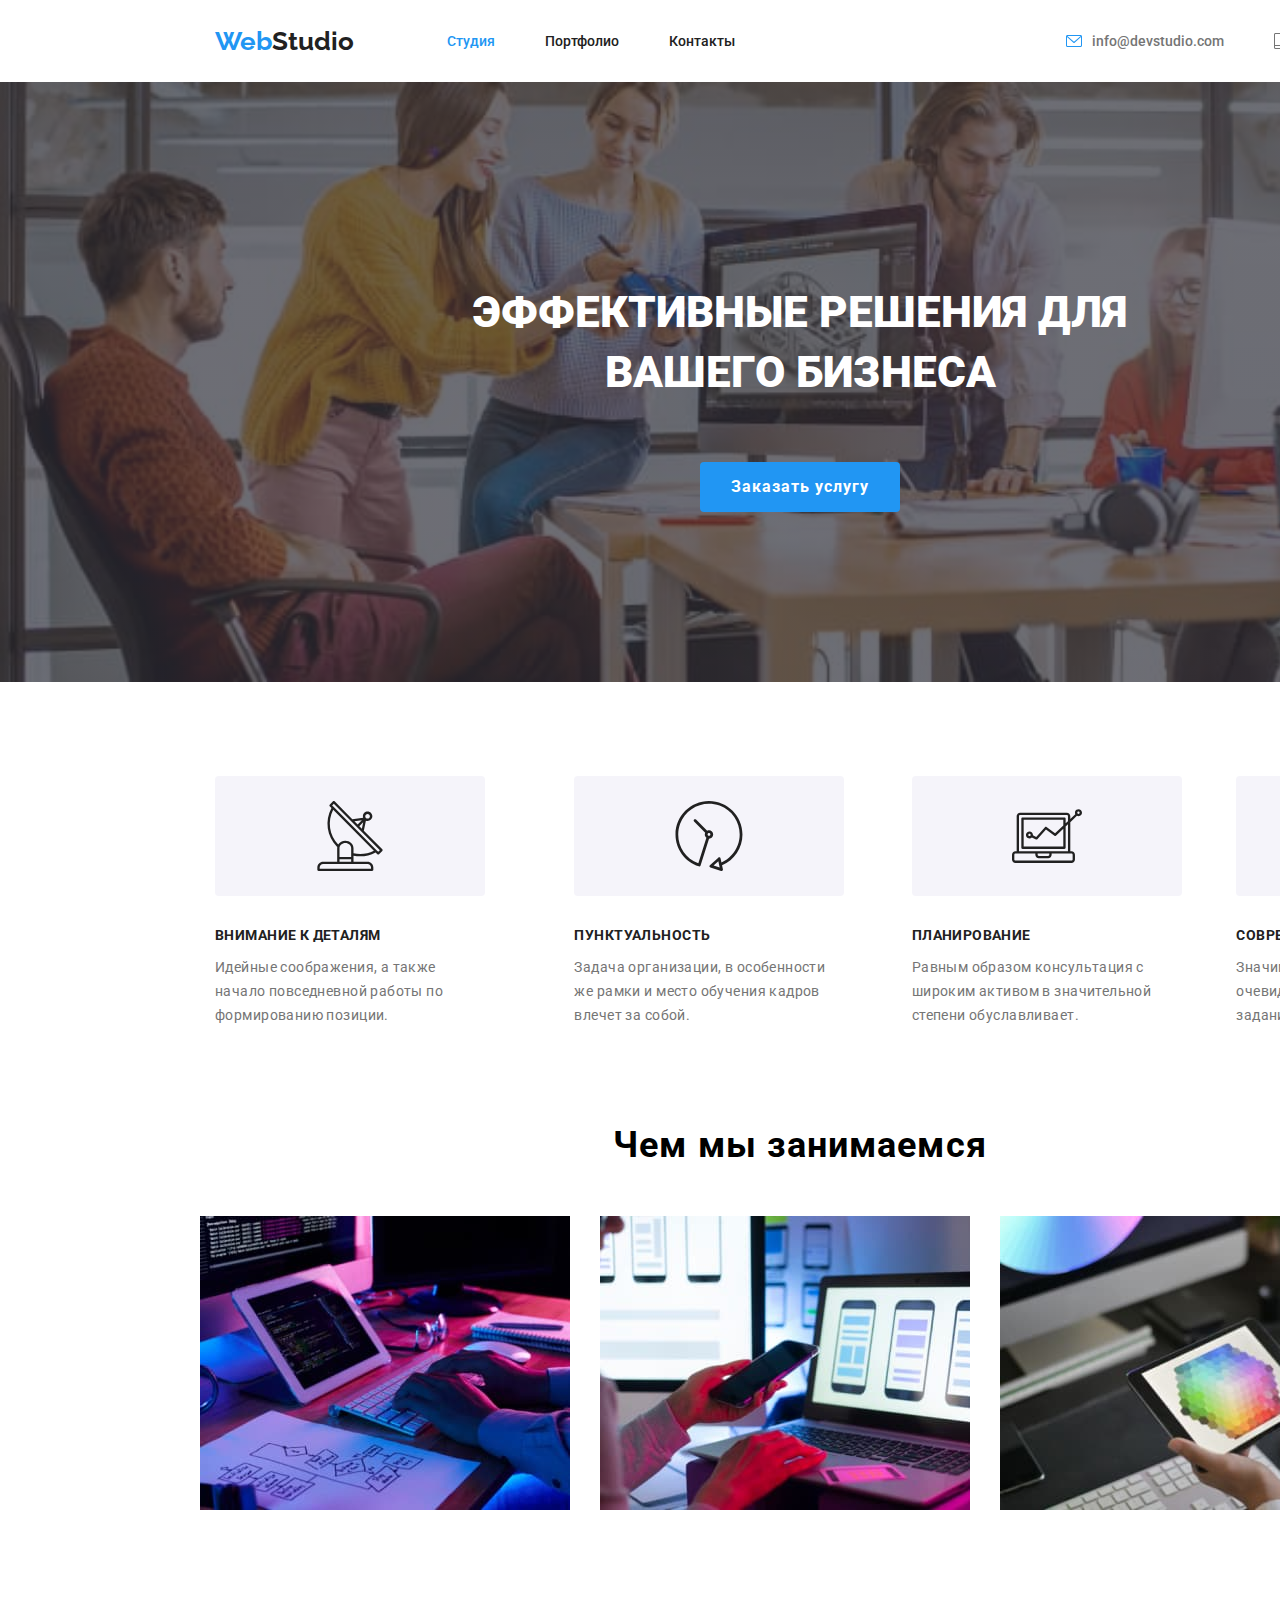
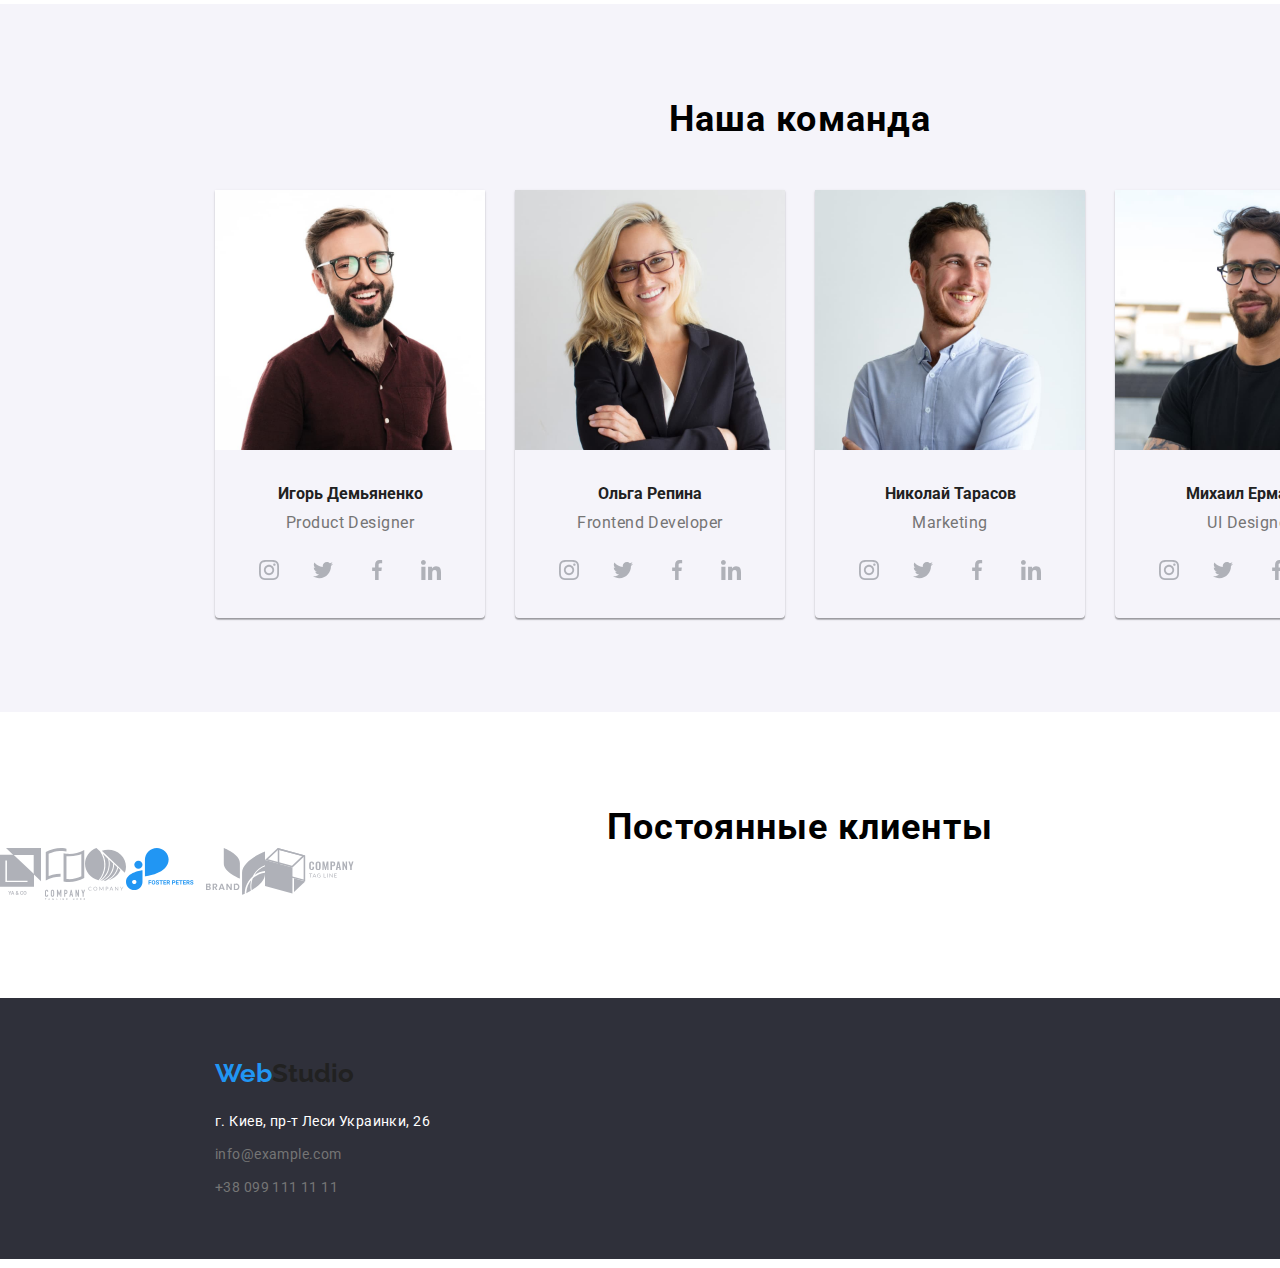
==== index.html @ 36ee7e64 "home-work4.1" ====
<!DOCTYPE html>
<html lang="ru">
<head>
    <meta charset="UTF-8">
    <meta name="viewport" content="width=device-width, initial-scale=1.0">
    <title>WebStudio</title>
    <link rel="preconnect" href="https://fonts.gstatic.com">
    <link href="https://fonts.googleapis.com/css2?family=Roboto:wght@400;500;700;900&display=swap" rel="stylesheet">
    <!-- <link rel="preconnect" href="https://fonts.gstatic.com">
    <link href="https://fonts.googleapis.com/css2?family=Roboto:wght@400;700;900&display=swap" rel="stylesheet"> -->
    <link rel="preconnect" href="https://fonts.gstatic.com">
    <link href="https://fonts.googleapis.com/css2?family=Raleway:wght@700&display=swap" rel="stylesheet">
    <!-- подключение стилей -->
    <link rel="stylesheet" href="./normalize.css">
    <link rel="stylesheet" href="./styles.css">
</head>
<body class="body">
    <header class="head-container ">
        <a href="index.html" class="logo"><span class="logo-web">Web</span>Studio</a>  
        <nav class="main-nav">  
         <ul class="nav-list">
                <li><a href="./index.html" class="navigation current">Студия</a></li>
                <li><a href="./portfolio.html" class="navigation" >Портфолио</a></li>
                <li><a href="#kontact" class="navigation">Контакты</a></li>
         </ul>
        
         <ul class="nav-contact">
             <li><a href="mailto:info@devstudio.com" class="navigation-contact mail">info@devstudio.com</a></li>
             <li><a href="tel:+380961111111" class="navigation-contact tel">+38 096 111 11 11</a></li>
         </ul> 
        </nav>           
    </header>
    <main>
    <section class="hero container">
        <h1 class="hero-item">эффективные решения  для вашего бизнеса</h1>
        <button class="hero-button" type="button">Заказать услугу</button>
    </section>
    <section class="section container">
        <!-- <h2 class="advant">Наше преимущество</h2> -->
        <ul class="advantage">
            <li class="advantage-list">
                <b class="advantage-item">Внимание к деталям</b>
                <p class="advantage-text">Идейные соображения, а также начало повседневной работы по формированию позиции.</p>
            </li>
            <li class="advantage-list">
                <b class="advantage-item">Пунктуальность</b>
                <p class="advantage-text">Задача организации, в особенности же рамки и место обучения кадров влечет за собой.</p>
            </li>
            <li class="advantage-list">
                <b class="advantage-item">Планирование</b>
                <p class="advantage-text"> Равным образом консультация с широким активом в значительной степени обуславливает.</p>
            </li>
            <li class="advantage-list">
                <b class="advantage-item">Современные технологии</b>
                <p class="advantage-text">Значимость этих проблем настолько очевидна, что реализация плановых заданий.</p>
            </li>
        </ul>
    </section>
    <section class="section-work container">
        <h2>Чем мы занимаемся</h2>
        <ul class="working-box">
            <li  class="working-item">
                <!-- <img src="./images/desktop.jpg" alt="Desktop-solution" width="370"> -->
            </li>
            <li  class="working-item">
                <!-- <img  src="./images/box.jpg" alt="box-solution" width="370"> -->
            </li>
            <li  class="working-item">
                <!-- <img  src="./images/creativ.jpg" alt="creative-solution" width="370"> -->
            </li>
        </ul>
    </section>
    <section class="section-team container">
        <h2>Наша команда</h2>
        <ul class="section-card">
            <li class="profi-card">
                <img src="./images/igor-demyanenko.jpg" alt="Игорь Демьяненко" width="270" height="260">
                <div class="proffesion">
                    <h3>Игорь Демьяненко</h3>
                    <p>Product Designer</p>
                    <ul class="social">
                        <li class="social-item"> <a href="#" class="social-link instagram"> </a></li>
                        <li class="social-item"><a href="#" class="social-link twitter"> </a></li>
                        <li class="social-item"><a href="#" class="social-link facebook"></a></li>
                        <li class="social-item"><a href="#" class="social-link linkedin"></a></li>
                    </ul>
                </div>
            </li>
            <li class="profi-card">
                <img src="./images/olga-repina.jpg" alt="Ольга Репина"  width="270" height="260">
                <div class="proffesion">
                    <h3>Ольга Репина</h3>
                    <p>Frontend Developer</p>
                    <ul class="social">
                        <li class="social-item"> <a href="#" class="social-link instagram"> </a></li>
                        <li class="social-item"><a href="#" class="social-link twitter"> </a></li>
                        <li class="social-item"><a href="#" class="social-link facebook"></a></li>
                        <li class="social-item"><a href="#" class="social-link linkedin"></a></li>
                    </ul>
                </div>
            </li>
            <li class="profi-card">
                <img src="./images/nikolay-tarasov.jpg" alt="Николай Тарасов"  width="270" height="260">
                <div class="proffesion">
                    <h3>Николай Тарасов</h3>
                    <p>Marketing</p>
                    <ul class="social">
                        <li class="social-item"> <a href="#" class="social-link instagram"> </a></li>
                        <li class="social-item"><a href="#" class="social-link twitter"> </a></li>
                        <li class="social-item"><a href="#" class="social-link facebook"></a></li>
                        <li class="social-item"><a href="#" class="social-link linkedin"></a></li>
                    </ul>
                </div>
            </li>
            <li class="profi-card">
                <img src="./images/myhail-ermakov.jpg" alt="Михаил Ермаков"  width="270" height="260">
                <div class="proffesion">
                    <h3>Михаил Ермаков</h3>
                    <p>UI Designer</p>
                    <ul class="social">
                        <li class="social-item"> <a href="#" class="social-link instagram"> </a></li>
                        <li class="social-item"><a href="#" class="social-link twitter"> </a></li>
                        <li class="social-item"><a href="#" class="social-link facebook"></a></li>
                        <li class="social-item"><a href="#" class="social-link linkedin"></a></li>
                    </ul>
                </div>
            </li>
        </ul>
    </section>
    <section class="sektion-klient container">
        <h2>Постоянные клиенты</h2>
        <ul class="klient">
            <li class="klient-item" ><a href="#" class="klient-link"><img src="./images/yaco.svg" alt="ya-co"></a></li>
            <li class="klient-item"><a href="#" class="klient-link"><img src="./images/company.svg" alt="ya-co"></a></li>
            <li class="klient-item"><a href="#" class="klient-link"><img src="./images/logo 3.svg " alt="ya-co"></a></li>
            <li class="klient-item"> <a href="#" class="klient-link"><img src="./images/logo 4.svg" alt="ya-co"></a></li>
            <li class="klient-item"><a href="#" class="klient-link"><img src="./images/logo 5.svg " alt="ya-co"></a></li>
            <li class="klient-item"><a href="#" class="klient-link"><img src="./images/logo 6.svg " alt="ya-co"></a></li>
        </ul>

    </section>
    </main>
    <footer class="footer-container"  style="background-color: #2F303A">
        <a href="index.html" class="logo"><span class="logo-web">Web</span><span class="footer-container" >Studio</span></a>  
        <address  id="kontact">
            <span class="contact">г. Киев, пр-т Леси Украинки, 26 </span>
            <ul>
                <li> <a class="footer-link" href="mailto:info@example.com">info@example.com</a></li>
                <li><a class="footer-link footer-item" href="tel:+380991111111">+38 099 111 11 11</a></li>
            </ul>
        </address>
    </footer>
</body>
</html>
---- styles.css ----
:root {
    --link-color: #212121;
    --text-color: #757575;
    --link-color-origin: #2196F3;
    --white-color: #FFFFFF;
    --footer-text-color: rgba(255, 255, 255, 0.6);
    --hero-back-color: #2F303A;}


.body-port {
    width: 1600px;
    font-family: roboto ,sans-serif;
    background-color: #FFFFFF;
}
.body {
    width: 1600px;
    font-family: roboto ,sans-serif;
    background-color: #FFFFFF;
}
li {
    list-style: none;
    /* outline: 1px solid red ; */
    }
/* h2 { */
* { 
    margin: 0px;
    padding: 0px;
}
a {
    text-decoration: none;}
.container {
    /* width: 1600px; */
    /* padding-left: 215px;
    padding-right: 215px; */

    }
    
/* site-nav */
.head-container {

    /* width: 1600px; */
    display: flex;
    align-items: center;
    background-color: var(--white-color);
}
.nav-contact li {
    margin-right: 50px;
}
.nav-contact li:last-child {
    margin-right: 0px;
}
.main-nav  {
    display: flex;
    align-items: center;
    margin-top: 32px;
    margin-bottom: 32px;
}

.nav-list {
    display: flex;
    align-items: center;
}
.nav-list li {
    margin-right: 50px;
    }
.nav-list li:last-child {
    margin-right: 0px;
}
.nav-contact{
    display: flex;
    margin-left:331px;
    align-items: center;
}
.navigation {    
    color: var(--link-color);
    font-weight: 500;
    /* font-style: normal; */
    font-size: 14px;
    line-height: 16px;
  }

.navigation:hover,
.navigation:focus {
    color: var(--link-color-origin);}

.nav-list .navigation.current {
    color: var(--link-color-origin);}
.navigation-contact {
    display: flex;
    color: var(--text-color);
    font-weight: 500;
    font-style: normal;
    font-size: 14px;
    line-height: 16px;
    align-items: center;
}

.mail::before {
    content: "";
    display: inline-block;
    width: 16px;
    height: 12px;
    margin-right: 10px;
    background-image: url(../images/mail.svg);
    background-position: center;
    background-repeat: no-repeat;
}
.tel::before {
    content: "";
    display: inline-block;
    width: 10px;
    height: 16px;
    margin-right: 10px;
    background-image: url(./images/tel.svg);
    background-position: center;
    background-repeat: no-repeat;
    background-size: contain;
}
.navigation-contact:hover,
.navigation-contact:focus {
    color: var(--link-color-origin);}
    /* logo */
.logo {margin-bottom: 24px;
    margin-top: 24px;
    margin-left: 215px;
    margin-right: 93px;
    color:  var(--link-color);
    font-family: Raleway, sans-serif;
    font-weight: 700;
    font-style: normal;
    font-size: 26px;
    line-height: 30px;}

.logo-web {
    color: var(--link-color-origin);
    font-family: Raleway, sans-serif;
    font-weight: 700;
    font-style: normal;
    font-size: 26px;
    line-height: 30px;
}

    /* Hero */
.hero {
    display: block;
        /* width: 1600px; */
    height: 600px;
    margin-left: auto;
    margin-right: auto;
    background-color:var(--hero-back-color);
   
    background-repeat: no-repeat;
    background-position: center;
    background-size: cover;
    background-image: linear-gradient(to right,rgba(47, 48, 58, 0.7),  rgba(47, 48, 58, 0.7)), url(./images/Heade.jpg);
        }
.hero-item {
    color: var(--white-color);
    display: inline-block;
    font-family: Roboto;
    font-style: normal;
    font-weight: 900;
    font-size: 44px;
    line-height: 60px;
    text-align: center;
    text-transform: uppercase;
    width: 696px;
    height: 120px;
    margin-left: 452px;
    /* margin-right: auto; */
    margin-top: 200px; 
    }
.hero-button {
    width: 200px;
    height: 50px;
    color: var(--white-color);
    font-family: Roboto;
    font-style: normal;
    font-weight: 700;
    font-size: 16px;
    line-height: 30px;
    display: inline-block;
    text-align: center;
    letter-spacing: 0.06em;
    background-color: #2196F3;
    border-radius:  4px;
    border: none;
    margin-top: 30px;
    margin-left: 700px;
   }
   /* advantage */
/* .advant  */
b {
    color: var(--link-color);
    font-weight: 700;
    font-size: 14px;
    line-height: 16px;
    letter-spacing: 0.03em;
    text-transform: uppercase;
}
h2 {
    font-weight: 700;
    font-size: 36px;
    line-height: 42px;
    text-align: center;
    letter-spacing: 0.03em;
    }

.advantage {
    display: flex;
    /* background-color: #E5E5E5; */
    padding-top: 94px;
    /* padding-bottom: 94px; */
}
.advantage li:last-child {
    margin-right: 0px;
}
.advantage li:first-child {
    margin-left: 215px;
}
.advantage-list { 
    margin-right: 30px;
} 
.advantage-list::before {
    display: block;
    content: "";
    width: 270px;
    height: 120px;
    /* border: olivedrab solid 2px; */
    background-color: #F5F4FA;
    margin-bottom: 30px;
    border-radius: 4px;
    }
.advantage-list:nth-child(1)::before {
    content: "";
    background-image: url(./images/antena.svg);
    background-position: center;
    background-repeat: no-repeat; 
}
.advantage-list:nth-child(2)::before {
    content: "";
    background-image: url(./images/time.svg);
    background-position: center;
    background-repeat: no-repeat; 
}
.advantage-list:nth-child(3)::before {
    content: "";
    background-image: url(./images/comp.svg);
    background-position: center;
    background-repeat: no-repeat; 
}
.advantage-list:nth-child(4)::before {
    content: "";
    background-image: url(./images/astronaut\ 1.svg);
    background-position: center;
    background-repeat: no-repeat; 
}
.advantage-item {
    /* display: flex; */
    margin-bottom: 10px;
    width: 270px;
    height: 16px;
    
} 
.advantage-text {
    display: inline-block;
    width: 270px;
    height: 75px;
    color: var(--text-color);
    font-weight: normal;
    font-size: 14px;
    line-height: 24px;
    letter-spacing: 0.03em;
    margin-top: 10px;

}
/* чем мы занимаемся */

.section-work {
    display: block;
    margin-top: 94px;
    margin-bottom: 94px;
    position: center;      
}
   
}
.section h2 {
    /* display: block;
    margin-top: 94px;
    margin-bottom: 50px; */
    position: center;
    
}
.working-box {
    margin-top: 50px;
    display: flex;
    justify-content: center;
}
.working-item:nth-child(1) {
    display: block;
    width: 370px;
    height: 294px;
    margin-right: 30px;
    background-image: url(./images/desktop.jpg);
    background-position: center;
    background-size: contain;
    background-repeat: no-repeat;
}
.working-item:nth-child(2) {
    display: block;
    width: 370px;
    height: 294px;
    margin-right: 30px;
    background-image: url(./images/box.jpg);
    background-position: center;
    background-size: contain;
    background-repeat: no-repeat;
}
.working-item:nth-child(3) {
    display: block;
    width: 370px;
    height: 294px;
    margin-right: 30px;
    background-image: url(./images/creativ.jpg);
    background-position: center;
    background-size: contain;
    background-repeat: no-repeat;
}

/* team-section */
.section-team {
    background-color: #F5F4FA;
    padding-top: 94px;
    padding-bottom: 94px;
    }
.section-team h2 {
    margin-bottom: 50px;
}
.section-card {
    display: flex;
}
.profi-card {
    box-shadow: 0px 1px 3px rgba(0, 0, 0, 0.12), 0px 1px 1px rgba(0, 0, 0, 0.14), 0px 2px 1px rgba(0, 0, 0, 0.2);
    border-radius: 0px 0px 4px 4px;

    height: 428px;
    width: 270px;
    margin-right: 30px;
}
.profi-card:last-child {
    margin-right: 0px;
}
.profi-card:first-child {
    margin-left: 215px;
}
/* .proffesion {} */
.proffesion>h3 {
    margin-top: 30px;
    margin-bottom: 10px;
    color: var(--link-color) ;
    text-align: center;
    font-weight: 700;
    font-size: 16px;
    line-height: 19px;
}
.proffesion>p {
    margin-bottom: 16px;
    text-align: center;
    color: var(--text-color);
    font-weight: normal;
    font-size: 16px;
    line-height: 19px;
    letter-spacing: 0.03em;
    }
.social {
    display: flex;
    justify-content: center;
    margin-bottom: 30px;
    }
.social-link {
    display: block;
    width: 44px;
    height: 44px;
    border-radius: 50%;
    background-position: center;
    background-repeat:no-repeat ;
    }
.social-item {
    margin-right: 10px;
}
.social-item:last-child {
    margin-right: 0px;
}
.instagram {
    background-image: url(./images/instagram\ 2.svg);
   
}
.twitter {
    background-image: url(./images/twitter\ 1.svg);
}
.facebook {
    background-image: url(./images/facebook\ 1.svg);
}
.linkedin {
    background-image: url(./images/linkedin\ 1.svg);
}
    

/* sektion-klient */

.sektion-klient {
    padding-top: 94px;
    padding-bottom: 94px;
}

.klient {
    display: flex;
    
}
.klient-item
.klient-link




/* footer */
.footer-container {
    /* width: 1600px; */
    color: var(--white-color);
    }
.footer-container>a {
    display: inline-block;
    margin-top: 60px;
    margin-bottom: 20px;
    font-family: Raleway, sans-serif;
    font-style: normal;
    font-weight: bold;
    font-size: 26px;
    line-height: 31px;
}
.footer-container li {
     margin-left: 215px;
    margin-top: 9px;
    margin-bottom: 9px;
}
.contact {
    margin-left: 215px;
    font-family: roboto, sans-serif;
    color: #FFFFFF;
    font-style: normal;
    font-weight: normal;
    font-size: 14px;
    line-height: 24px;
    letter-spacing: 0.03em;
}
.footer-link {
    display: inline-block;
    /* margin-bottom: 60px; */
    color: var(--text-color);
    font-family: roboto, sans-serif;
    font-style: normal;
    font-weight: normal;
    font-size: 14px;
    line-height: 24px;
    letter-spacing: 0.03em;
}
.footer-item {
    margin-bottom: 60px;
}
/* .footer-link:hover,
.footer-link:focus {
    border: 2px solid #ff0000;
} */
 .contact:focus {
    border: 2px solid #ff0000;
} */

/* ---------------------page2 ------------------------------------------------------*/
/* button-list */
.portfolio-project {
    background-color: var(--white-color);
    width: 1600px;
      
  }
.port-list {
    
    display: flex; 
    justify-content: center;  
    border-top: 1px solid #ECECEC;
    padding-top: 93px;
    padding-bottom: 56px;
}
.button-radio {    
    margin-right: 8px;
    padding-left: 22px;
    padding-right: 22px;
    height: 38px;
    background-color: #F5F4FA;
    color: var(--link-color);
    border: none;
    border-radius: 4px;
    font-weight: 500;
    font-size: 16px;
    line-height: 26px;
    text-align: center;
    letter-spacing: 0.03em;
    }
.button-radio:hover,
.button-radio:focus {
    background-color: var(--link-color-origin);
    color: var(--white-color);
    border: none;
    font-weight: 500;
    font-size: 16px;
    line-height: 26px;
    text-align: center;
    letter-spacing: 0.03em;
}

.works-list {
    width: 1230;
    display: flex;
    flex-wrap: wrap;
    padding-left: 215px;
    padding-right: 215px;

}
.works {
    margin-right: auto;
    margin-left: auto;
    margin-bottom: 30px;
    height: 404px;
    width: 370px;
    border: 1px solid #EEEEEE;
}
.works:nth-child(3n) {
    margin-right: 0px;
}
.works:nth-last-child(3n) {
    margin-left:0px;
}
.works.works:nth-last-child(-n+3) {
    margin-bottom: 94px;
}

 .works>h2 { 
    display: inline-block;
    margin-top: 20px;
    margin-left: 24px;
    background-color: var(--white-color);
    color: var(--link-color);
    text-align: left;
    font-weight: 700;
    font-size: 18px;
    line-height: 36px;
    letter-spacing: 0.06em; } 
.works>p {
    margin-left: 24px;
    margin-bottom: 20px;
    color: var(--text-color);
    background-color: var(--white-color);  
    font-weight: normal;
    font-size: 16px;
    line-height: 30px;
    text-align: left;
}
.works:hover,
.works:focus {
    border: 1px solid rgba(33, 150, 243, 0.9);;
    box-shadow: 0px 1px 1px rgba(0, 0, 0, 0.12), 0px 4px 4px rgba(0, 0, 0, 0.06), 1px 4px 6px rgba(0, 0, 0, 0.16);
}
/* .works { background-color: var(--white-color);} */
/* 
212121  #2196F3   FFFFFF
 text 757575
 */
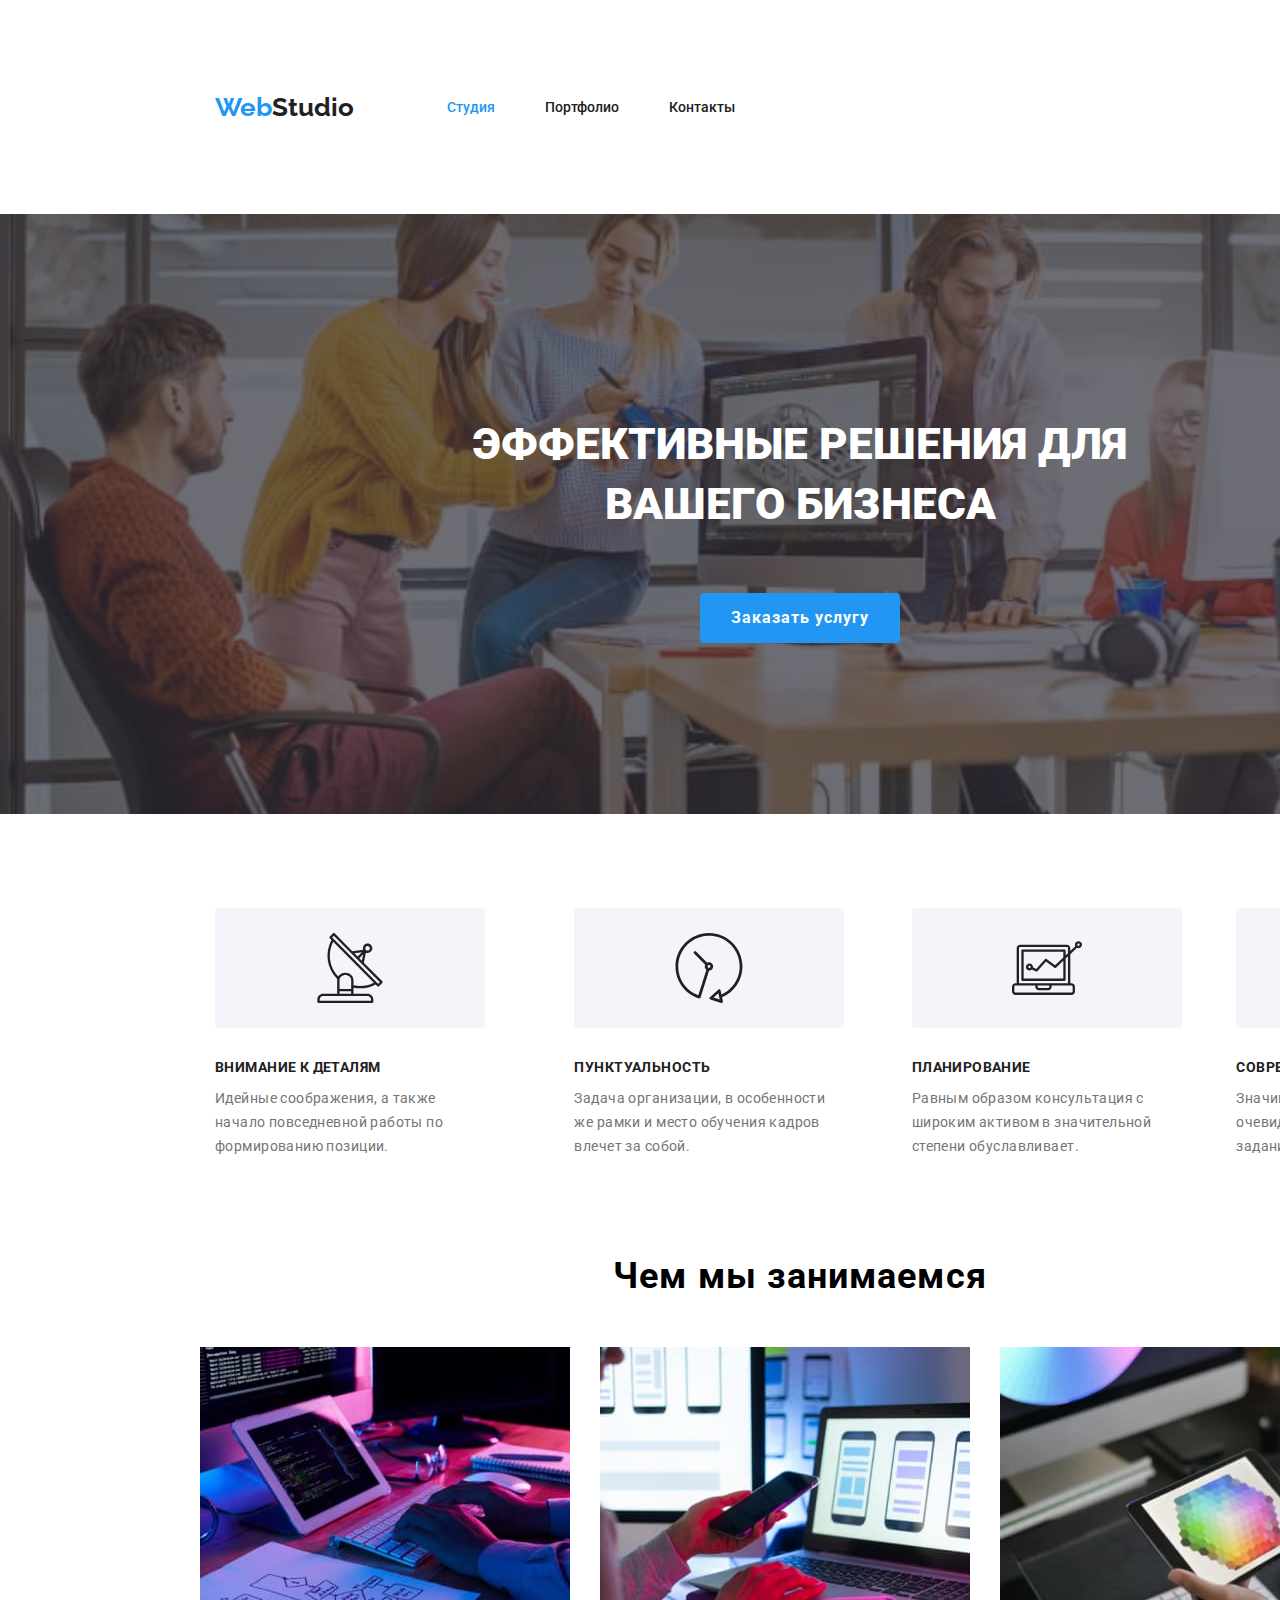
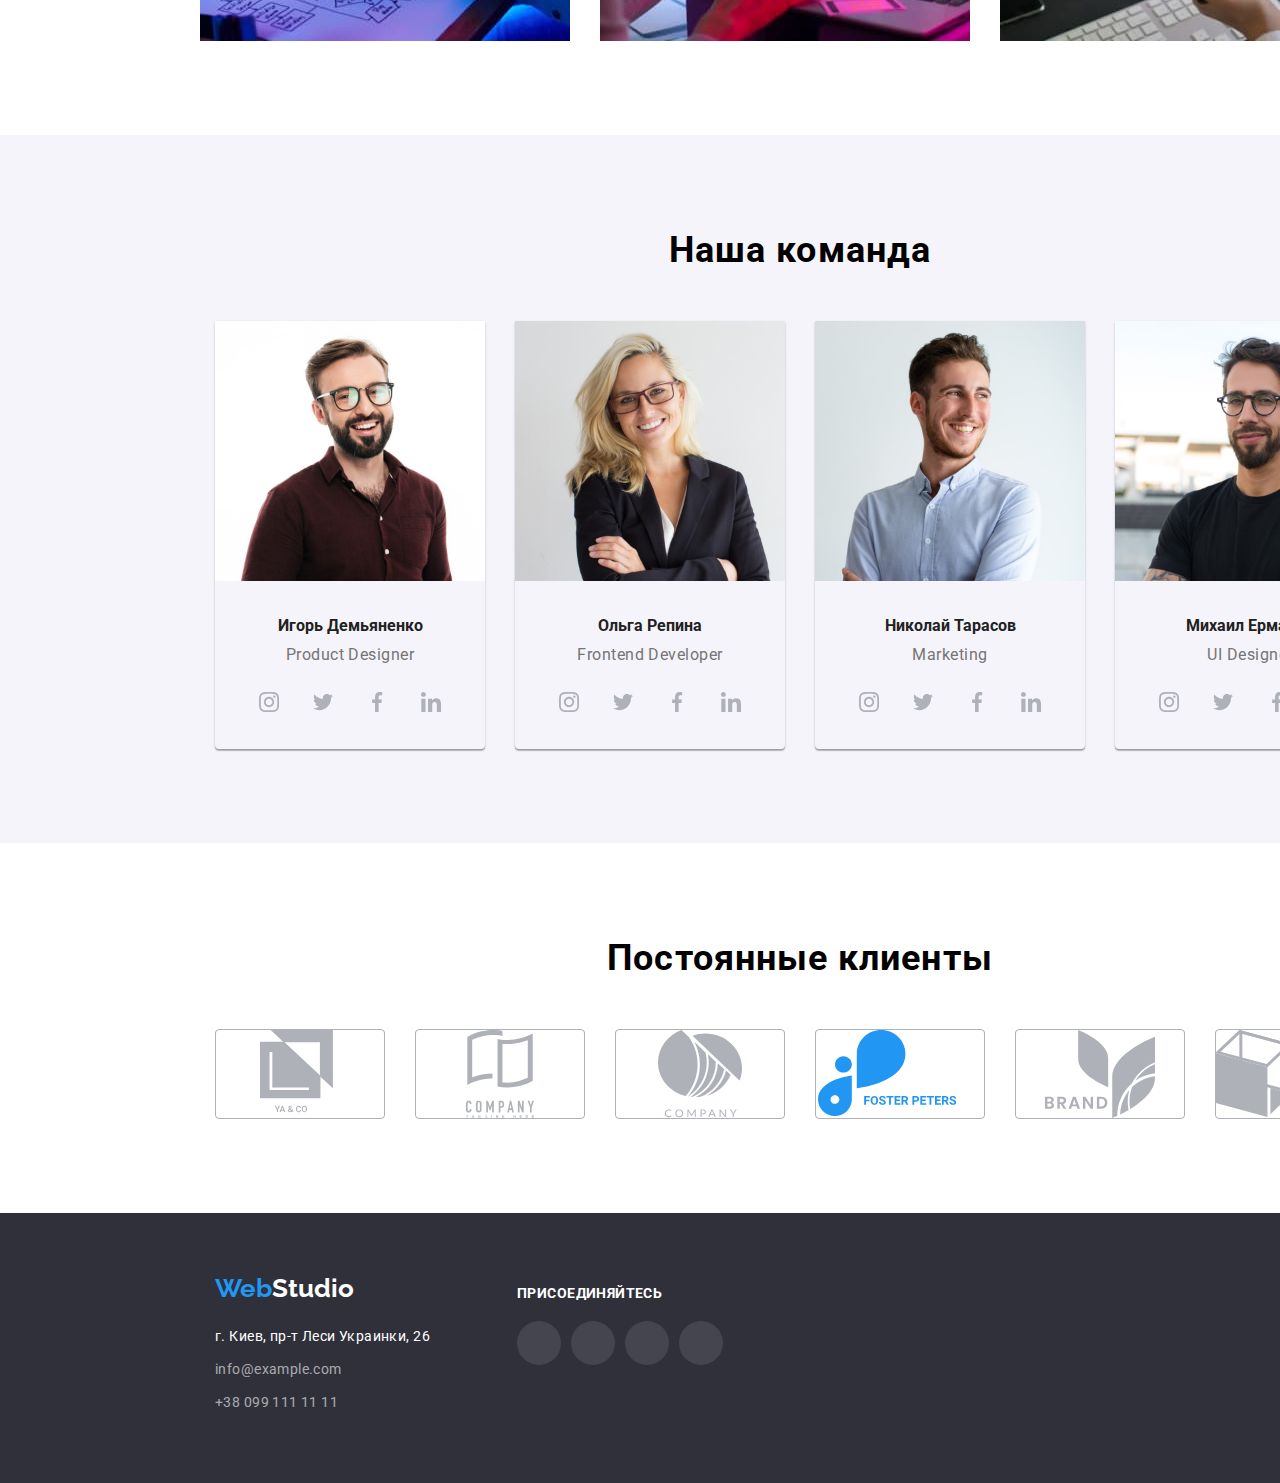
==== commit 6c5f9b03: "home-vork4.3" ====
--- a/index.html
+++ b/index.html
@@ -25,7 +25,9 @@
          </ul>
         
          <ul class="nav-contact">
-             <li><a href="mailto:info@devstudio.com" class="navigation-contact mail">info@devstudio.com</a></li>
+             <li><a href="mailto:info@devstudio.com" class="navigation-contact mail">
+             <svg>
+             info@devstudio.com</a></li>
              <li><a href="tel:+380961111111" class="navigation-contact tel">+38 096 111 11 11</a></li>
          </ul> 
         </nav>           
@@ -140,14 +142,25 @@
 
     </section>
     </main>
-    <footer class="footer-container"  style="background-color: #2F303A">
-        <a href="index.html" class="logo"><span class="logo-web">Web</span><span class="footer-container" >Studio</span></a>  
+    <footer class="footer"  style="background-color: #2F303A">
+        <div class="footer-container">
+        <a href="index.html" class="logo"><span class="logo-web">Web</span><span class="footer-container">Studio</span></a>  
         <address  id="kontact">
             <span class="contact">г. Киев, пр-т Леси Украинки, 26 </span>
             <ul>
                 <li> <a class="footer-link" href="mailto:info@example.com">info@example.com</a></li>
                 <li><a class="footer-link footer-item" href="tel:+380991111111">+38 099 111 11 11</a></li>
             </ul>
+        </div>
+        <div>
+            <em class="futer-text">Присоединяйтесь</em>
+            <ul class="social">
+                <li class="social-item social-footer"> <a href="#" class="social-link instagram-footer"> </a></li>
+                <li class="social-item social-footer"><a href="#" class="social-link twitter-footer"> </a></li>
+                <li class="social-item social-footer"><a href="#" class="social-link facebook-footer"></a></li>
+                <li class="social-item social-footer"><a href="#" class="social-link linkedin-footer"></a></li>
+            </ul>
+        </div>    
         </address>
     </footer>
 </body>
--- a/styles.css
+++ b/styles.css
@@ -101,7 +101,7 @@
     width: 16px;
     height: 12px;
     margin-right: 10px;
-    background-image: url(../images/mail.svg);
+    background-image: url(../images/symbol-de);
     background-position: center;
     background-repeat: no-repeat;
 }
@@ -385,6 +385,10 @@
     background-position: center;
     background-repeat:no-repeat ;
     }
+.social-link:hover,
+.social-link:focus {
+    background-color: var(--link-color-origin);
+}
 .social-item {
     margin-right: 10px;
 }
@@ -415,11 +419,38 @@
 
 .klient {
     display: flex;
-    
-}
-.klient-item
-.klient-link
-
+    justify-content: center;
+    margin-top: 50px;
+    }
+.klient-item {
+    display:flex;
+    margin-right: 30px;
+   
+}
+.klient-item:last-child {
+    margin-right: 0px;
+}
+
+.klient-link {
+    display: flex;
+    width: 170px;
+    height: 90px;
+    border: 1px solid #AFB1B8;
+    box-sizing: border-box;
+    border-radius: 4px;
+    justify-content: center;
+
+}
+.klient-link:hover,
+.klient-link:focus {
+    border: 1px solid var(--link-color-origin);
+    /* background-color: var(--link-color-origin); */
+}
+/* .klient-link>img {
+    display: block;
+    width: 60px;
+    height: 60px;
+} */
 
 
 
@@ -427,7 +458,10 @@
 .footer-container {
     /* width: 1600px; */
     color: var(--white-color);
-    }
+     }
+.footer {
+    display: flex;
+}
 .footer-container>a {
     display: inline-block;
     margin-top: 60px;
@@ -456,7 +490,7 @@
 .footer-link {
     display: inline-block;
     /* margin-bottom: 60px; */
-    color: var(--text-color);
+    color: rgba(255,255 ,255, 0.6);
     font-family: roboto, sans-serif;
     font-style: normal;
     font-weight: normal;
@@ -473,7 +507,41 @@
 } */
  .contact:focus {
     border: 2px solid #ff0000;
-} */
+}
+.futer-text {
+    display: block;
+    margin-left: 70px;
+    margin-top: 72px;
+    margin-bottom: 20px;
+    color: #FFFFFF;
+    font-family: Roboto;
+    font-style: normal;
+    font-weight: bold;
+    font-size: 14px;
+    line-height: 16px;
+    letter-spacing: 0.03em;
+    text-transform: uppercase;
+}
+.social-footer {
+    display: flex;
+    width: 44px;
+    height: 44px;
+    border-radius: 50%;
+    background-color: rgba(255, 255, 255, 0.1);
+    background-position: center;
+    background-repeat:no-repeat ;
+}
+.instagram-footer {
+    background-image: url(./images/instagram-futer.svg);}
+.twitter-footer {
+    background-image: url(./images/twitter-futer.svg);}
+.facebook-footer {
+    background-image: url(./images/facebook-futer.svg);}
+.linkedin-footer {
+        background-image: url(./images/linkedin-futer.svg);}
+.social>.social-footer:first-child {
+    margin-left: 70px;
+}
 
 /* ---------------------page2 ------------------------------------------------------*/
 /* button-list */
@@ -566,8 +634,8 @@
 }
 .works:hover,
 .works:focus {
-    border: 1px solid rgba(33, 150, 243, 0.9);;
     box-shadow: 0px 1px 1px rgba(0, 0, 0, 0.12), 0px 4px 4px rgba(0, 0, 0, 0.06), 1px 4px 6px rgba(0, 0, 0, 0.16);
+   /* box-shadow: 0px 1px 1px rgba(0, 0, 0, 0.12), 0px 4px 4px rgba(0, 0, 0, 0.06), 1px 4px 6px rgba(0, 0, 0, 0.16); */
 }
 /* .works { background-color: var(--white-color);} */
 /* 
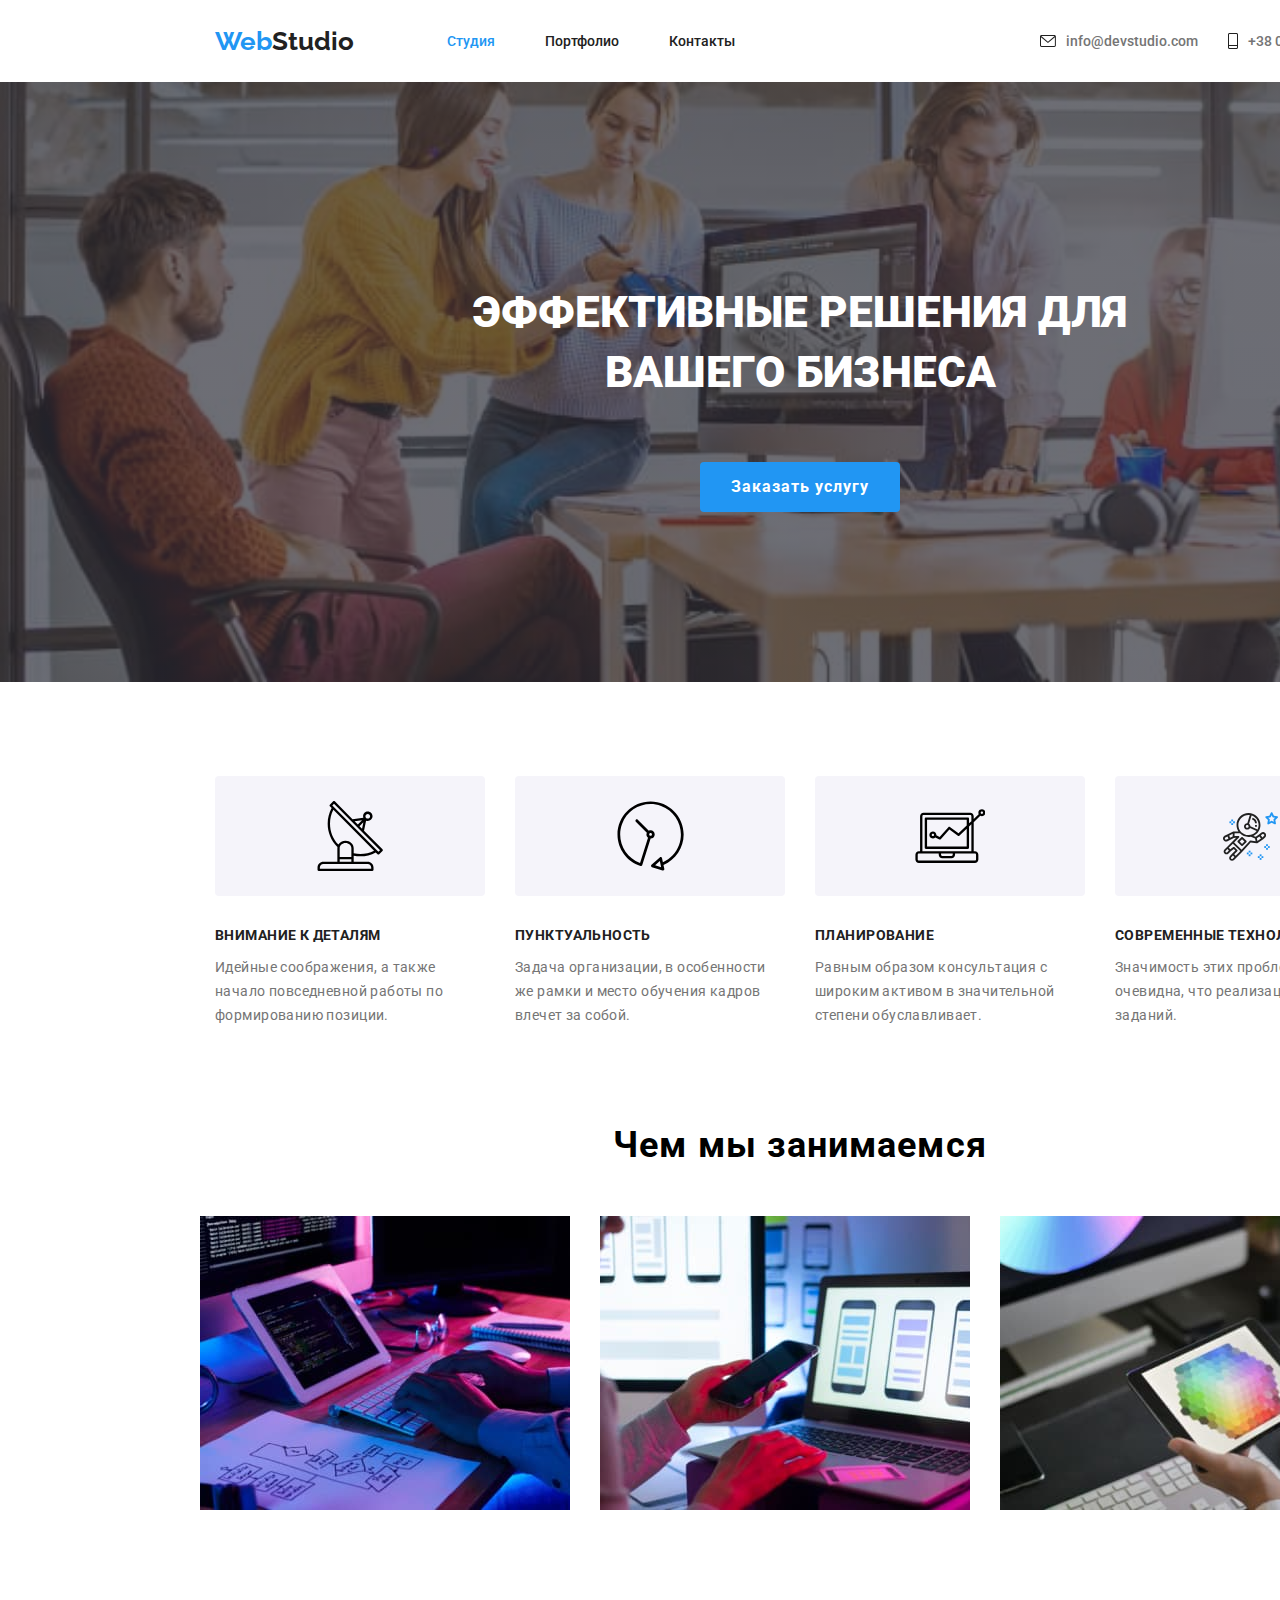
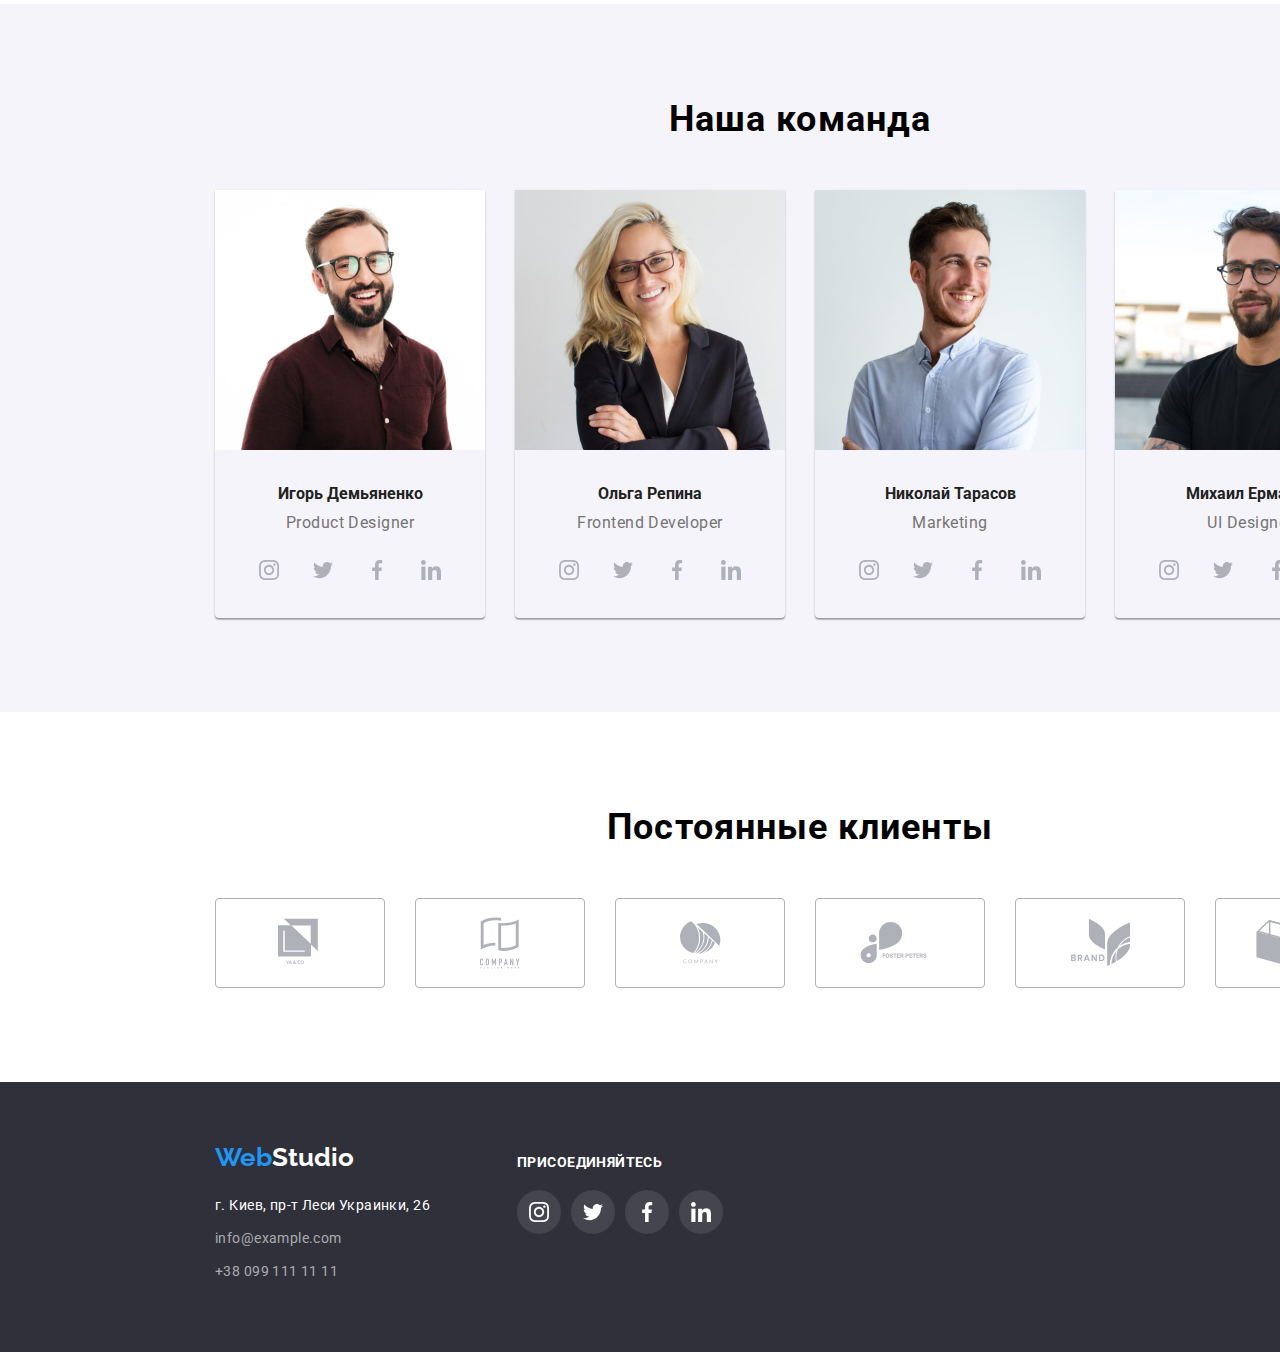
==== commit 44ed1ca8: "homevork4.4" ====
--- a/index.html
+++ b/index.html
@@ -15,7 +15,7 @@
     <link rel="stylesheet" href="./styles.css">
 </head>
 <body class="body">
-    <header class="head-container ">
+    <header class="head-container">
         <a href="index.html" class="logo"><span class="logo-web">Web</span>Studio</a>  
         <nav class="main-nav">  
          <ul class="nav-list">
@@ -25,10 +25,12 @@
          </ul>
         
          <ul class="nav-contact">
-             <li><a href="mailto:info@devstudio.com" class="navigation-contact mail">
-             <svg>
-             info@devstudio.com</a></li>
-             <li><a href="tel:+380961111111" class="navigation-contact tel">+38 096 111 11 11</a></li>
+             <li>
+             <a class="navigation-contact" href="mailto:info@devstudio.com">
+             <svg class="nav-mail"><use href="./images/sprite.svg#icon-mail "></use>
+             </svg>info@devstudio.com</a></li>
+             <li><a href="tel:+380961111111" class="navigation-contact">
+                 <svg class="nav-tel"> <use href="./images/sprite.svg#icon-tel"></use></svg> +38 096 111 11 11</a></li>
          </ul> 
         </nav>           
     </header>
@@ -41,18 +43,38 @@
         <!-- <h2 class="advant">Наше преимущество</h2> -->
         <ul class="advantage">
             <li class="advantage-list">
+                <div class="advantage-list-icon">
+                    <svg class="advantage-icon" width="66" height="70" >
+                        <use href="./images/sprite.svg#icon-antena" ></use>
+                    </svg>
+                </div>
                 <b class="advantage-item">Внимание к деталям</b>
                 <p class="advantage-text">Идейные соображения, а также начало повседневной работы по формированию позиции.</p>
             </li>
             <li class="advantage-list">
+                <div class="advantage-list-icon">
+                    <svg class="advantage-icon" width="67" height="70" >
+                        <use href="./images/sprite.svg#icon-time" ></use>
+                    </svg>
+                </div>
                 <b class="advantage-item">Пунктуальность</b>
                 <p class="advantage-text">Задача организации, в особенности же рамки и место обучения кадров влечет за собой.</p>
             </li>
             <li class="advantage-list">
+                <div class="advantage-list-icon">
+                    <svg class="advantage-icon" width="70" height="54" >
+                        <use href="./images/sprite.svg#icon-comp" ></use>
+                    </svg>
+                </div>
                 <b class="advantage-item">Планирование</b>
                 <p class="advantage-text"> Равным образом консультация с широким активом в значительной степени обуславливает.</p>
             </li>
             <li class="advantage-list">
+                <div class="advantage-list-icon">
+                    <svg class="advantage-icon" width="55" height="61" >
+                        <use href="./images/sprite.svg#icon-astronaut-1" ></use>
+                    </svg>
+                </div>
                 <b class="advantage-item">Современные технологии</b>
                 <p class="advantage-text">Значимость этих проблем настолько очевидна, что реализация плановых заданий.</p>
             </li>
@@ -81,10 +103,32 @@
                     <h3>Игорь Демьяненко</h3>
                     <p>Product Designer</p>
                     <ul class="social">
-                        <li class="social-item"> <a href="#" class="social-link instagram"> </a></li>
-                        <li class="social-item"><a href="#" class="social-link twitter"> </a></li>
-                        <li class="social-item"><a href="#" class="social-link facebook"></a></li>
-                        <li class="social-item"><a href="#" class="social-link linkedin"></a></li>
+                        <li class="social-item"> <a href="#" class="social-link instagram">
+                            <svg class="social-link-icon" width="20" height="20" >
+                                <use href="./images/sprite.svg#icon-instagram-2" >
+
+                                </use>
+                            </svg>
+                        </a></li>
+                        <li class="social-item"><a href="#" class="social-link twitter">
+                            <svg class="social-link-icon" width="20" height="20" >
+                                <use href="./images/sprite.svg#icon-twitter-1" >
+
+                                </use>
+                            </svg> </a></li>
+                        <li class="social-item"><a href="#" class="social-link facebook">
+                            <svg class="social-link-icon" width="20" height="20" >
+                                <use href="./images/sprite.svg#icon-facebook-1" >
+
+                                </use>
+                            </svg>
+                        </a></li>
+                        <li class="social-item"><a href="#" class="social-link linkedin">
+                            <svg class="social-link-icon" width="20" height="20" >
+                                <use href="./images/sprite.svg#icon-linkedin-1" >
+                                </use>
+                            </svg>
+                        </a></li>
                     </ul>
                 </div>
             </li>
@@ -94,10 +138,32 @@
                     <h3>Ольга Репина</h3>
                     <p>Frontend Developer</p>
                     <ul class="social">
-                        <li class="social-item"> <a href="#" class="social-link instagram"> </a></li>
-                        <li class="social-item"><a href="#" class="social-link twitter"> </a></li>
-                        <li class="social-item"><a href="#" class="social-link facebook"></a></li>
-                        <li class="social-item"><a href="#" class="social-link linkedin"></a></li>
+                        <li class="social-item"> <a href="#" class="social-link instagram">
+                            <svg class="social-link-icon" width="20" height="20" >
+                                <use href="./images/sprite.svg#icon-instagram-2" >
+
+                                </use>
+                            </svg>
+                        </a></li>
+                        <li class="social-item"><a href="#" class="social-link twitter">
+                            <svg class="social-link-icon" width="20" height="20" >
+                                <use href="./images/sprite.svg#icon-twitter-1" >
+
+                                </use>
+                            </svg> </a></li>
+                        <li class="social-item"><a href="#" class="social-link facebook">
+                            <svg class="social-link-icon" width="20" height="20" >
+                                <use href="./images/sprite.svg#icon-facebook-1" >
+
+                                </use>
+                            </svg>
+                        </a></li>
+                        <li class="social-item"><a href="#" class="social-link linkedin">
+                            <svg class="social-link-icon" width="20" height="20" >
+                                <use href="./images/sprite.svg#icon-linkedin-1" >
+                                </use>
+                            </svg>
+                        </a></li>
                     </ul>
                 </div>
             </li>
@@ -107,10 +173,32 @@
                     <h3>Николай Тарасов</h3>
                     <p>Marketing</p>
                     <ul class="social">
-                        <li class="social-item"> <a href="#" class="social-link instagram"> </a></li>
-                        <li class="social-item"><a href="#" class="social-link twitter"> </a></li>
-                        <li class="social-item"><a href="#" class="social-link facebook"></a></li>
-                        <li class="social-item"><a href="#" class="social-link linkedin"></a></li>
+                        <li class="social-item"> <a href="#" class="social-link instagram">
+                            <svg class="social-link-icon" width="20" height="20" >
+                                <use href="./images/sprite.svg#icon-instagram-2" >
+
+                                </use>
+                            </svg>
+                        </a></li>
+                        <li class="social-item"><a href="#" class="social-link twitter">
+                            <svg class="social-link-icon" width="20" height="20" >
+                                <use href="./images/sprite.svg#icon-twitter-1" >
+
+                                </use>
+                            </svg> </a></li>
+                        <li class="social-item"><a href="#" class="social-link facebook">
+                            <svg class="social-link-icon" width="20" height="20" >
+                                <use href="./images/sprite.svg#icon-facebook-1" >
+
+                                </use>
+                            </svg>
+                        </a></li>
+                        <li class="social-item"><a href="#" class="social-link linkedin">
+                            <svg class="social-link-icon" width="20" height="20" >
+                                <use href="./images/sprite.svg#icon-linkedin-1" >
+                                </use>
+                            </svg>
+                        </a></li>
                     </ul>
                 </div>
             </li>
@@ -120,10 +208,32 @@
                     <h3>Михаил Ермаков</h3>
                     <p>UI Designer</p>
                     <ul class="social">
-                        <li class="social-item"> <a href="#" class="social-link instagram"> </a></li>
-                        <li class="social-item"><a href="#" class="social-link twitter"> </a></li>
-                        <li class="social-item"><a href="#" class="social-link facebook"></a></li>
-                        <li class="social-item"><a href="#" class="social-link linkedin"></a></li>
+                        <li class="social-item"> <a href="#" class="social-link instagram">
+                            <svg class="social-link-icon" width="20" height="20" >
+                                <use href="./images/sprite.svg#icon-instagram-2" >
+
+                                </use>
+                            </svg>
+                        </a></li>
+                        <li class="social-item"><a href="#" class="social-link twitter">
+                            <svg class="social-link-icon" width="20" height="20" >
+                                <use href="./images/sprite.svg#icon-twitter-1" >
+
+                                </use>
+                            </svg> </a></li>
+                        <li class="social-item"><a href="#" class="social-link facebook">
+                            <svg class="social-link-icon" width="20" height="20" >
+                                <use href="./images/sprite.svg#icon-facebook-1" >
+
+                                </use>
+                            </svg>
+                        </a></li>
+                        <li class="social-item"><a href="#" class="social-link linkedin">
+                            <svg class="social-link-icon" width="20" height="20" >
+                                <use href="./images/sprite.svg#icon-linkedin-1" >
+                                </use>
+                            </svg>
+                        </a></li>
                     </ul>
                 </div>
             </li>
@@ -132,12 +242,18 @@
     <section class="sektion-klient container">
         <h2>Постоянные клиенты</h2>
         <ul class="klient">
-            <li class="klient-item" ><a href="#" class="klient-link"><img src="./images/yaco.svg" alt="ya-co"></a></li>
-            <li class="klient-item"><a href="#" class="klient-link"><img src="./images/company.svg" alt="ya-co"></a></li>
-            <li class="klient-item"><a href="#" class="klient-link"><img src="./images/logo 3.svg " alt="ya-co"></a></li>
-            <li class="klient-item"> <a href="#" class="klient-link"><img src="./images/logo 4.svg" alt="ya-co"></a></li>
-            <li class="klient-item"><a href="#" class="klient-link"><img src="./images/logo 5.svg " alt="ya-co"></a></li>
-            <li class="klient-item"><a href="#" class="klient-link"><img src="./images/logo 6.svg " alt="ya-co"></a></li>
+            <li class="klient-item" ><a href="#" class="klient-link">
+                <svg width="44" height="50"><use href="./images/sprite.svg#icon-yaco" ></use></svg> </a></li>
+            <li class="klient-item" ><a href="#" class="klient-link">
+                    <svg width="40" height="52"><use href="./images/sprite.svg#icon-company" ></use></svg> </a></li>
+            <li class="klient-item" ><a href="#" class="klient-link">
+                        <svg width="41" height="43"><use href="./images/sprite.svg#icon-logo-3" ></use></svg> </a></li> 
+            <li class="klient-item" ><a href="#" class="klient-link">
+                  <svg width="80" height="42"><use href="./images/sprite.svg#icon-logo-4" ></use></svg> </a></li> 
+            <li class="klient-item" ><a href="#" class="klient-link">
+                    <svg width="59" height="47"><use href="./images/sprite.svg#icon-logo-5" ></use></svg> </a></li> 
+            <li class="klient-item" ><a href="#" class="klient-link">
+                        <svg width="88" height="45"><use href="./images/sprite.svg#icon-logo-6" ></use></svg> </a></li> 
         </ul>
 
     </section>
@@ -152,13 +268,35 @@
                 <li><a class="footer-link footer-item" href="tel:+380991111111">+38 099 111 11 11</a></li>
             </ul>
         </div>
-        <div>
+        <div class="social-link-footer" >
             <em class="futer-text">Присоединяйтесь</em>
             <ul class="social">
-                <li class="social-item social-footer"> <a href="#" class="social-link instagram-footer"> </a></li>
-                <li class="social-item social-footer"><a href="#" class="social-link twitter-footer"> </a></li>
-                <li class="social-item social-footer"><a href="#" class="social-link facebook-footer"></a></li>
-                <li class="social-item social-footer"><a href="#" class="social-link linkedin-footer"></a></li>
+                <li class="social-item "> <a href="#" class="social-link social-footer">
+                    <svg class="social-link-icon" width="20" height="20" >
+                        <use href="./images/sprite.svg#icon-instagram-2" >
+
+                        </use>
+                    </svg>
+                </a></li>
+                <li class="social-item "><a href="#" class="social-link social-footer">
+                    <svg class="social-link-icon" width="20" height="20" >
+                        <use href="./images/sprite.svg#icon-twitter-1" >
+
+                        </use>
+                    </svg> </a></li>
+                <li class="social-item "><a href="#" class="social-link social-footer">
+                    <svg class="social-link-icon" width="20" height="20" >
+                        <use href="./images/sprite.svg#icon-facebook-1" >
+
+                        </use>
+                    </svg>
+                </a></li>
+                <li class="social-item "><a href="#" class="social-link social-footer">
+                    <svg class="social-link-icon" width="20" height="20" >
+                        <use href="./images/sprite.svg#icon-linkedin-1" >
+                        </use>
+                    </svg>
+                </a></li>
             </ul>
         </div>    
         </address>
--- a/styles.css
+++ b/styles.css
@@ -28,23 +28,16 @@
 }
 a {
     text-decoration: none;}
-.container {
-    /* width: 1600px; */
-    /* padding-left: 215px;
-    padding-right: 215px; */
-
-    }
     
 /* site-nav */
 .head-container {
-
     /* width: 1600px; */
     display: flex;
     align-items: center;
     background-color: var(--white-color);
 }
 .nav-contact li {
-    margin-right: 50px;
+    margin-right: 30px;
 }
 .nav-contact li:last-child {
     margin-right: 0px;
@@ -54,6 +47,7 @@
     align-items: center;
     margin-top: 32px;
     margin-bottom: 32px;
+        /* justify-content: flex-start; */
 }
 
 .nav-list {
@@ -61,16 +55,17 @@
     align-items: center;
 }
 .nav-list li {
+    /* display: block; */
     margin-right: 50px;
     }
 .nav-list li:last-child {
     margin-right: 0px;
 }
-.nav-contact{
-    display: flex;
-    margin-left:331px;
-    align-items: center;
-}
+.nav-contact {
+    display: flex;
+    margin-left: 305px;
+    align-items: center;}
+
 .navigation {    
     color: var(--link-color);
     font-weight: 500;
@@ -94,33 +89,29 @@
     line-height: 16px;
     align-items: center;
 }
-
-.mail::before {
-    content: "";
-    display: inline-block;
+.navigation-contact:hover,
+.nav-mail:hover,
+.nav-tel:hover {
+    color: var(--link-color-origin);
+    fill: #2196F3;
+}
+.nav-mail {
     width: 16px;
     height: 12px;
     margin-right: 10px;
-    background-image: url(../images/symbol-de);
-    background-position: center;
-    background-repeat: no-repeat;
-}
-.tel::before {
-    content: "";
-    display: inline-block;
+    fill: var(--link-color);}
+.nav-tel {
     width: 10px;
     height: 16px;
     margin-right: 10px;
-    background-image: url(./images/tel.svg);
-    background-position: center;
-    background-repeat: no-repeat;
-    background-size: contain;
-}
-.navigation-contact:hover,
-.navigation-contact:focus {
-    color: var(--link-color-origin);}
+    fill: var(--link-color);}
+
+
     /* logo */
-.logo {margin-bottom: 24px;
+       .logo 
+    {
+    display: block;
+    margin-bottom: 24px;
     margin-top: 24px;
     margin-left: 215px;
     margin-right: 93px;
@@ -137,8 +128,7 @@
     font-weight: 700;
     font-style: normal;
     font-size: 26px;
-    line-height: 30px;
-}
+    line-height: 30px;}
 
     /* Hero */
 .hero {
@@ -219,19 +209,31 @@
     margin-left: 215px;
 }
 .advantage-list { 
+    display: block;
+    width: 270px ;
     margin-right: 30px;
 } 
-.advantage-list::before {
+.advantage-list-icon {
+    display: flex;
+    width: 270px;
+    height: 120px;
+    background: #F5F4FA;
+    border-radius: 4px;
+    align-items: center;
+    justify-content: center;
+    margin-bottom: 30px;  
+}
+/* .advantage-list::before {
     display: block;
     content: "";
     width: 270px;
     height: 120px;
-    /* border: olivedrab solid 2px; */
+    border: olivedrab solid 2px;
     background-color: #F5F4FA;
     margin-bottom: 30px;
     border-radius: 4px;
-    }
-.advantage-list:nth-child(1)::before {
+    } */
+/* .advantage-list:nth-child(1)::before {
     content: "";
     background-image: url(./images/antena.svg);
     background-position: center;
@@ -253,11 +255,10 @@
     content: "";
     background-image: url(./images/astronaut\ 1.svg);
     background-position: center;
-    background-repeat: no-repeat; 
+    background-repeat: no-repeat;  */
 }
 .advantage-item {
-    /* display: flex; */
-    margin-bottom: 10px;
+   margin-bottom: 10px;
     width: 270px;
     height: 16px;
     
@@ -283,7 +284,7 @@
     position: center;      
 }
    
-}
+
 .section h2 {
     /* display: block;
     margin-top: 94px;
@@ -378,15 +379,19 @@
     margin-bottom: 30px;
     }
 .social-link {
-    display: block;
+    /* display: block; */
     width: 44px;
     height: 44px;
     border-radius: 50%;
-    background-position: center;
-    background-repeat:no-repeat ;
-    }
+    display: flex;
+    align-items: center;
+    justify-content: center;
+    fill: #AFB1B8
+    }
+
 .social-link:hover,
 .social-link:focus {
+    fill: #ffffff;
     background-color: var(--link-color-origin);
 }
 .social-item {
@@ -395,20 +400,9 @@
 .social-item:last-child {
     margin-right: 0px;
 }
-.instagram {
-    background-image: url(./images/instagram\ 2.svg);
+ 
    
-}
-.twitter {
-    background-image: url(./images/twitter\ 1.svg);
-}
-.facebook {
-    background-image: url(./images/facebook\ 1.svg);
-}
-.linkedin {
-    background-image: url(./images/linkedin\ 1.svg);
-}
-    
+  
 
 /* sektion-klient */
 
@@ -438,11 +432,14 @@
     border: 1px solid #AFB1B8;
     box-sizing: border-box;
     border-radius: 4px;
+    align-items: center;
     justify-content: center;
+    fill: #AFB1B8;
 
 }
 .klient-link:hover,
 .klient-link:focus {
+    fill: var(--link-color-origin);
     border: 1px solid var(--link-color-origin);
     /* background-color: var(--link-color-origin); */
 }
@@ -510,7 +507,6 @@
 }
 .futer-text {
     display: block;
-    margin-left: 70px;
     margin-top: 72px;
     margin-bottom: 20px;
     color: #FFFFFF;
@@ -522,24 +518,21 @@
     letter-spacing: 0.03em;
     text-transform: uppercase;
 }
+.social .social-footer {
+    fill: #ffffff;
+
+}
 .social-footer {
     display: flex;
     width: 44px;
     height: 44px;
     border-radius: 50%;
-    background-color: rgba(255, 255, 255, 0.1);
-    background-position: center;
-    background-repeat:no-repeat ;
-}
-.instagram-footer {
-    background-image: url(./images/instagram-futer.svg);}
-.twitter-footer {
-    background-image: url(./images/twitter-futer.svg);}
-.facebook-footer {
-    background-image: url(./images/facebook-futer.svg);}
-.linkedin-footer {
-        background-image: url(./images/linkedin-futer.svg);}
-.social>.social-footer:first-child {
+    background: rgba(255, 255, 255, 0.1);
+    
+}
+
+.social-link-footer {
+    display: block;
     margin-left: 70px;
 }
 
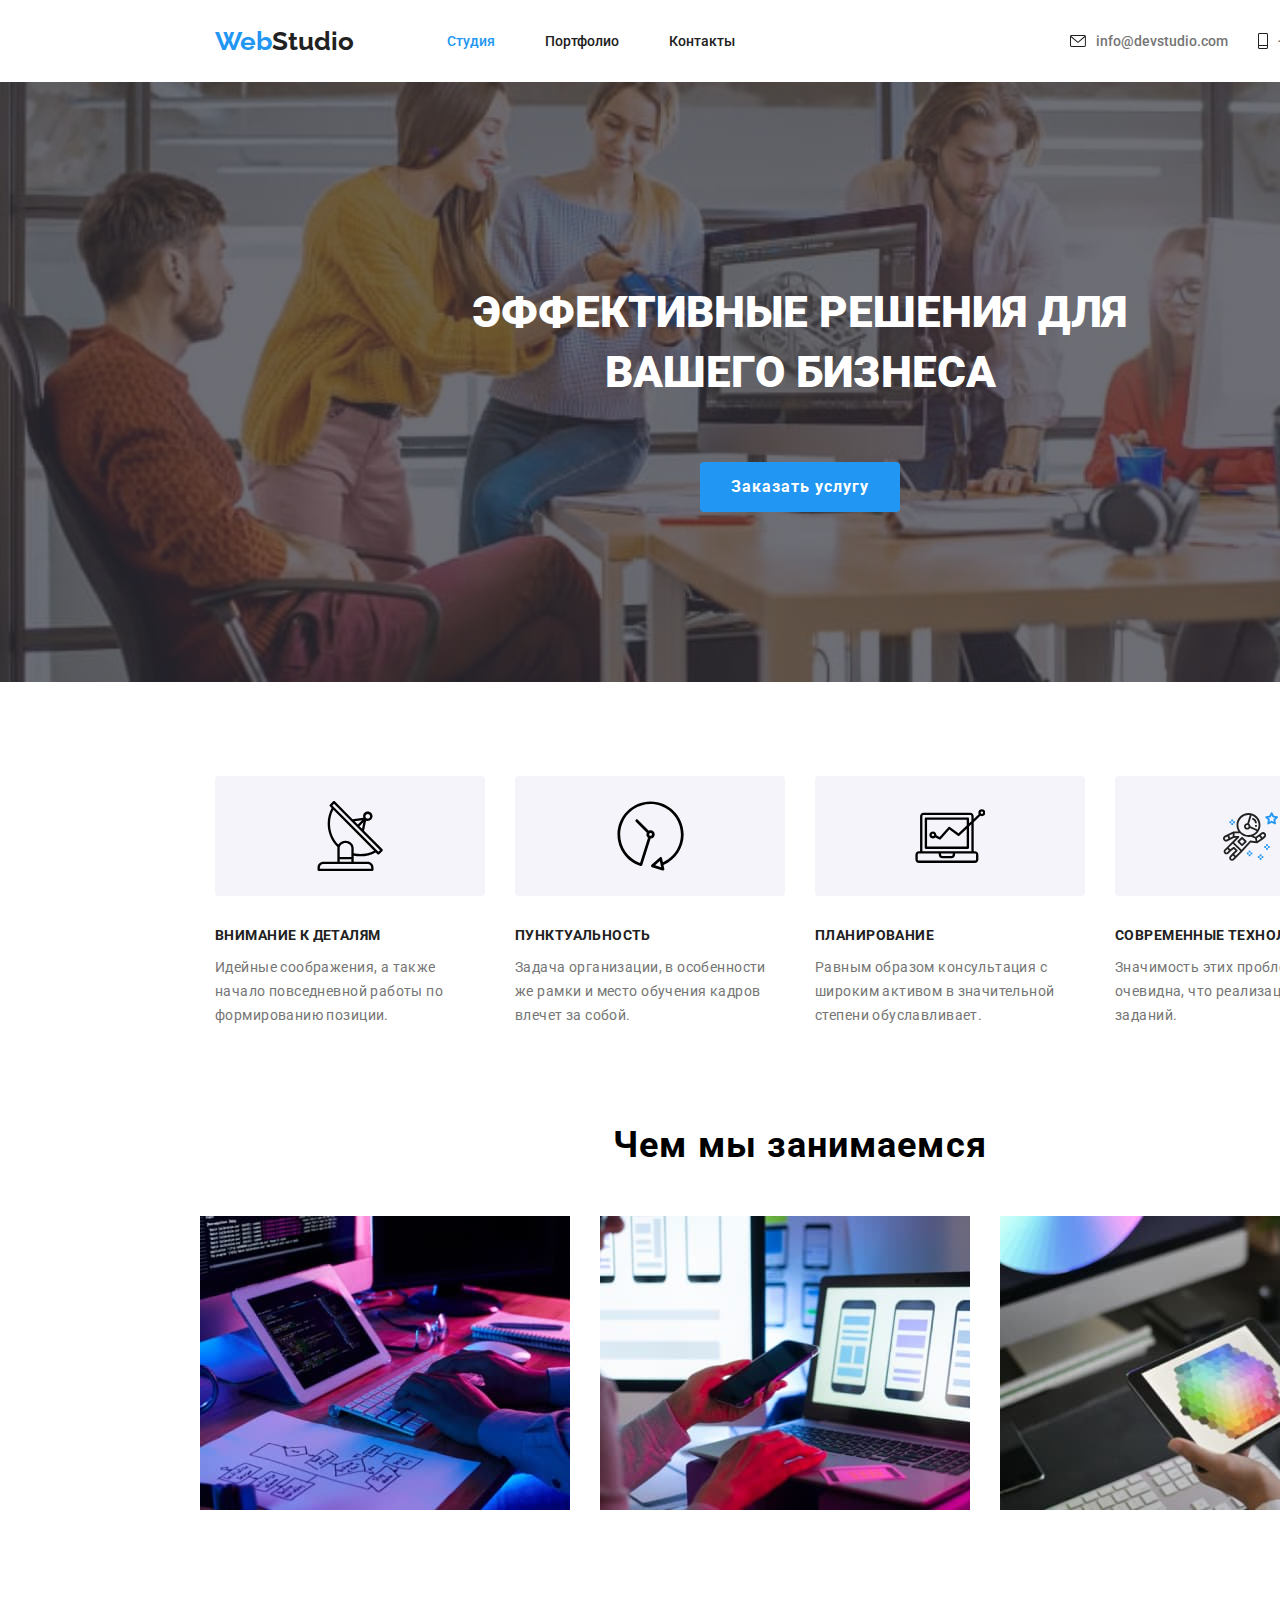
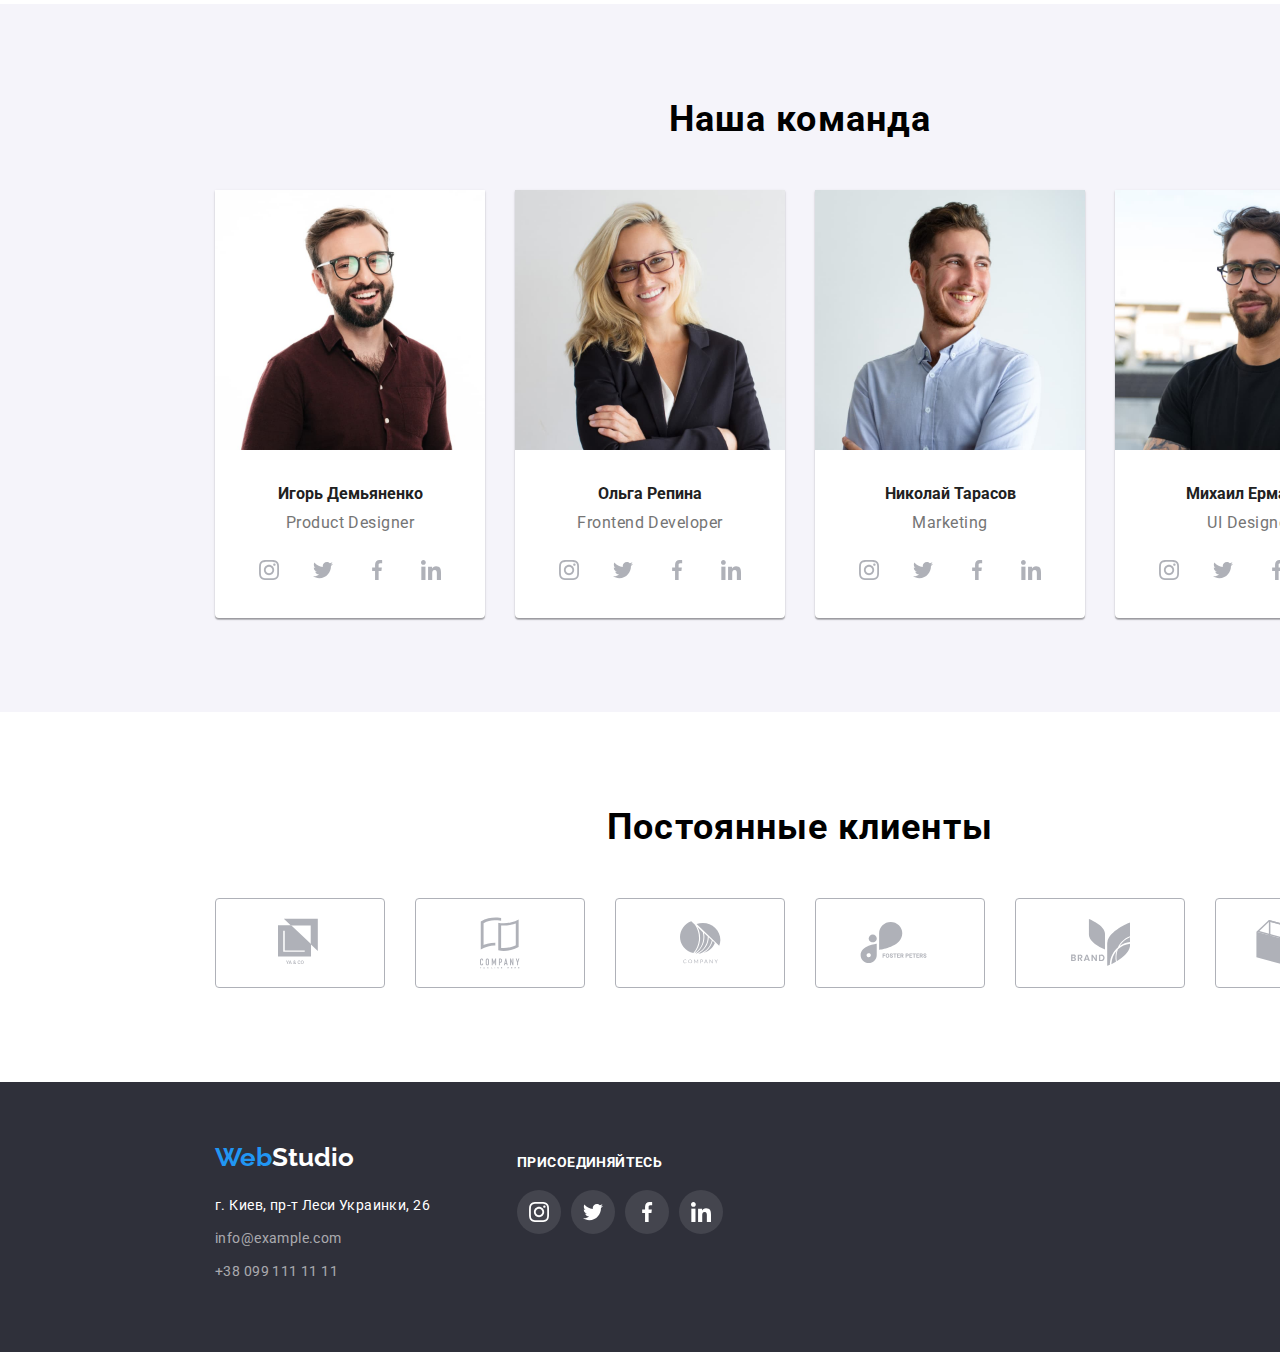
==== commit b64f43f9: "home-work-4-5" ====
--- a/index.html
+++ b/index.html
@@ -15,7 +15,7 @@
     <link rel="stylesheet" href="./styles.css">
 </head>
 <body class="body">
-    <header class="head-container">
+    <header class="head-container container" >
         <a href="index.html" class="logo"><span class="logo-web">Web</span>Studio</a>  
         <nav class="main-nav">  
          <ul class="nav-list">
@@ -34,7 +34,7 @@
          </ul> 
         </nav>           
     </header>
-    <main>
+    <main container>
     <section class="hero container">
         <h1 class="hero-item">эффективные решения  для вашего бизнеса</h1>
         <button class="hero-button" type="button">Заказать услугу</button>
@@ -258,7 +258,7 @@
 
     </section>
     </main>
-    <footer class="footer"  style="background-color: #2F303A">
+    <footer class="footer container"  style="background-color: #2F303A">
         <div class="footer-container">
         <a href="index.html" class="logo"><span class="logo-web">Web</span><span class="footer-container">Studio</span></a>  
         <address  id="kontact">
--- a/styles.css
+++ b/styles.css
@@ -8,12 +8,10 @@
 
 
 .body-port {
-    width: 1600px;
     font-family: roboto ,sans-serif;
     background-color: #FFFFFF;
 }
 .body {
-    width: 1600px;
     font-family: roboto ,sans-serif;
     background-color: #FFFFFF;
 }
@@ -28,6 +26,12 @@
 }
 a {
     text-decoration: none;}
+
+.container {
+    width: 1600px;
+    margin-left: auto;
+    margin-right: auto;
+}
     
 /* site-nav */
 .head-container {
@@ -63,7 +67,7 @@
 }
 .nav-contact {
     display: flex;
-    margin-left: 305px;
+    margin-left: 335px;
     align-items: center;}
 
 .navigation {    
@@ -343,7 +347,7 @@
 .profi-card {
     box-shadow: 0px 1px 3px rgba(0, 0, 0, 0.12), 0px 1px 1px rgba(0, 0, 0, 0.14), 0px 2px 1px rgba(0, 0, 0, 0.2);
     border-radius: 0px 0px 4px 4px;
-
+    background-color: #ffffff;
     height: 428px;
     width: 270px;
     margin-right: 30px;
@@ -583,15 +587,16 @@
     display: flex;
     flex-wrap: wrap;
     padding-left: 215px;
-    padding-right: 215px;
+    /* padding-right: 215px; */
 
 }
 .works {
-    margin-right: auto;
+    display: block;
+    width: 370px;
+    height: 404px;
+    margin-right: 30px;
     margin-left: auto;
     margin-bottom: 30px;
-    height: 404px;
-    width: 370px;
     border: 1px solid #EEEEEE;
 }
 .works:nth-child(3n) {
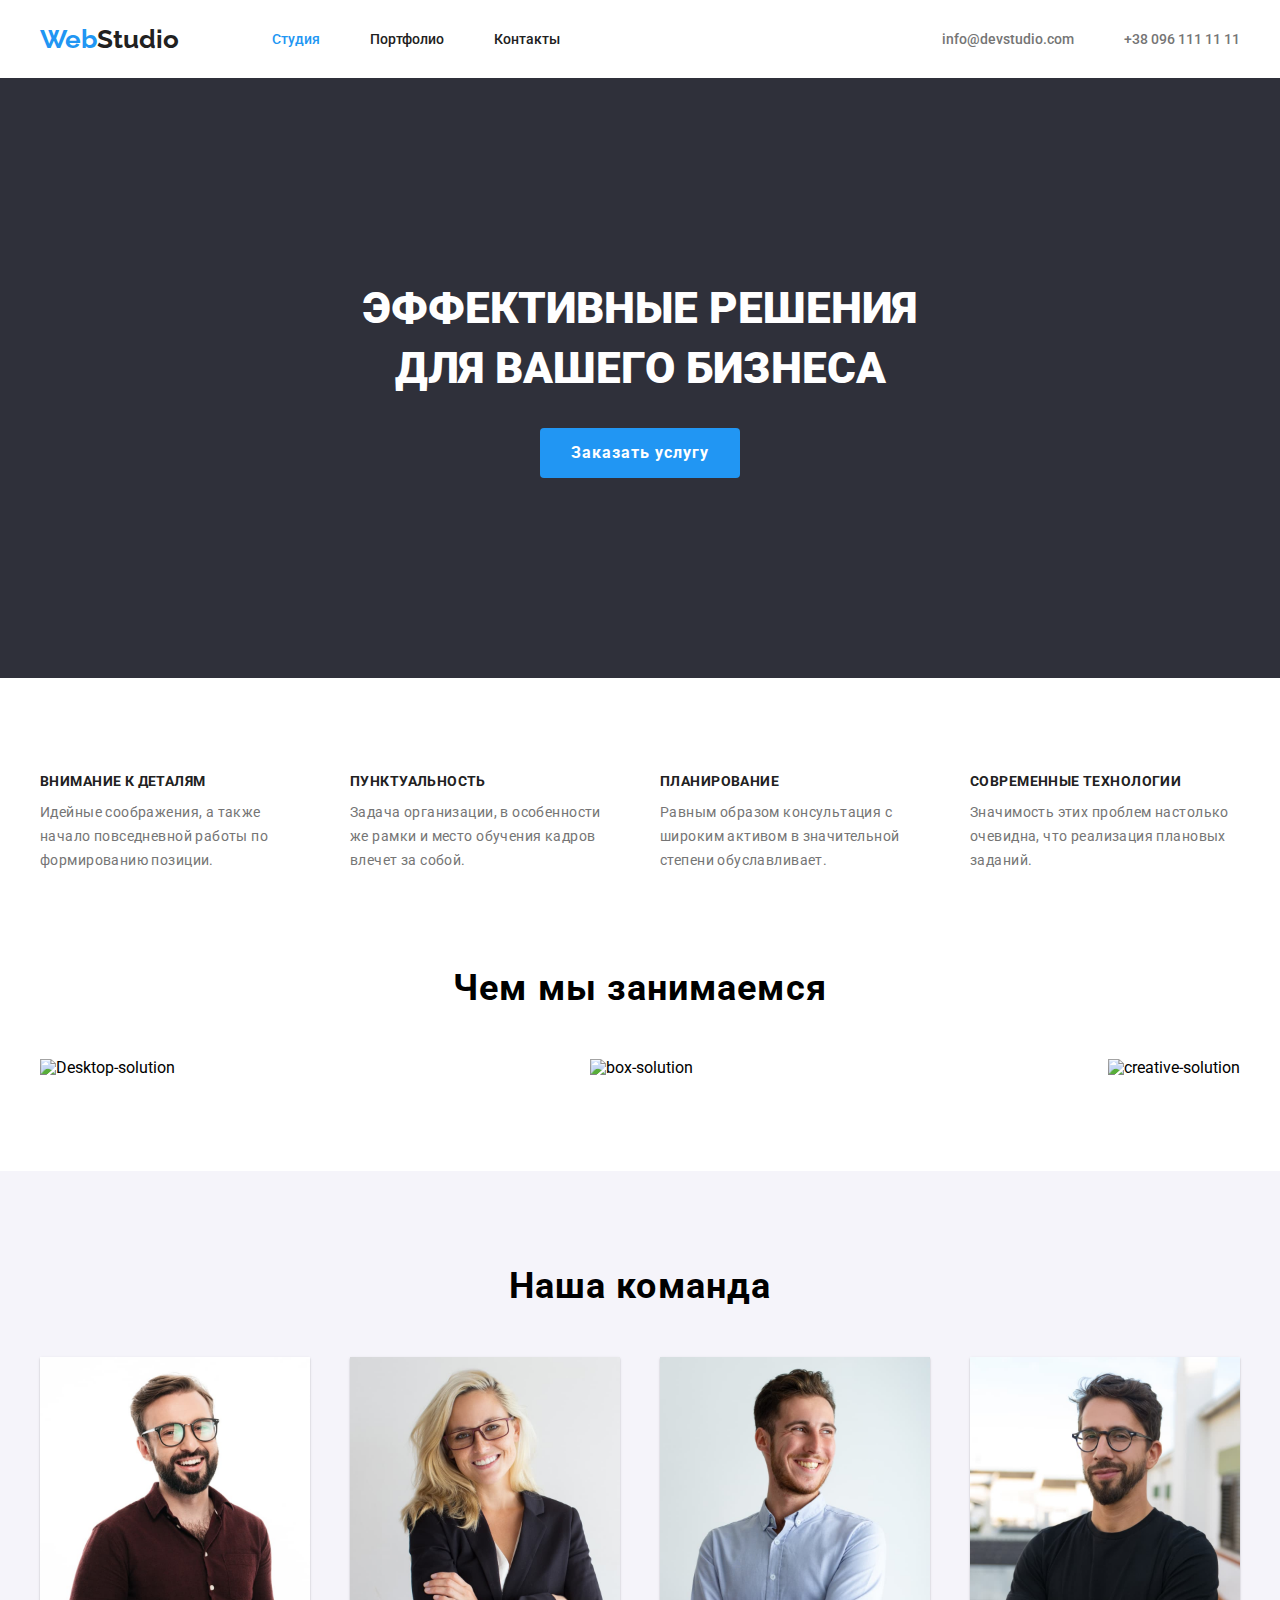
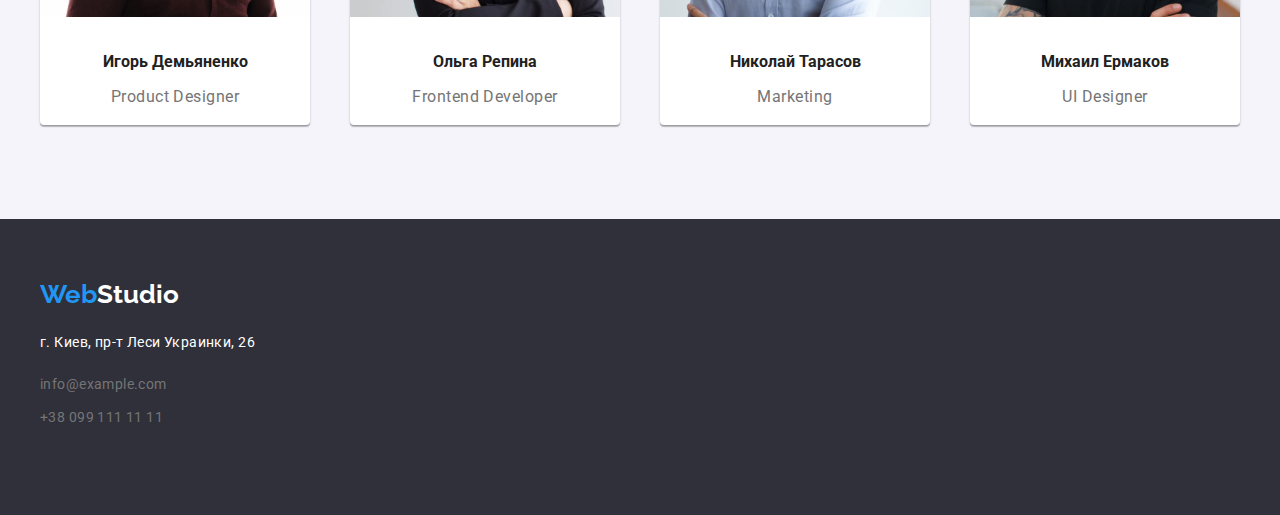
==== commit 77f6d7ee: "home-work-4" ====
--- a/index.html
+++ b/index.html
@@ -15,7 +15,8 @@
     <link rel="stylesheet" href="./styles.css">
 </head>
 <body class="body">
-    <header class="head-container container" >
+        <header class="head-container" >
+            <div class="container " >
         <a href="index.html" class="logo"><span class="logo-web">Web</span>Studio</a>  
         <nav class="main-nav">  
          <ul class="nav-list">
@@ -25,111 +26,65 @@
          </ul>
         
          <ul class="nav-contact">
-             <li>
-             <a class="navigation-contact" href="mailto:info@devstudio.com">
-             <svg class="nav-mail"><use href="./images/sprite.svg#icon-mail "></use>
-             </svg>info@devstudio.com</a></li>
-             <li><a href="tel:+380961111111" class="navigation-contact">
-                 <svg class="nav-tel"> <use href="./images/sprite.svg#icon-tel"></use></svg> +38 096 111 11 11</a></li>
+             <li><a href="mailto:info@devstudio.com" class="navigation-contact">info@devstudio.com</a></li>
+             <li><a href="tel:+380961111111" class="navigation-contact">+38 096 111 11 11</a></li>
          </ul> 
-        </nav>           
+        </nav> 
+    </div>          
     </header>
-    <main container>
-    <section class="hero container">
+    <main>
+    <section class=" ">
+        <div class="hero">
         <h1 class="hero-item">эффективные решения  для вашего бизнеса</h1>
         <button class="hero-button" type="button">Заказать услугу</button>
+    </div>
     </section>
-    <section class="section container">
+    <section class="section ">
         <!-- <h2 class="advant">Наше преимущество</h2> -->
-        <ul class="advantage">
+        <ul class="advantage container">
             <li class="advantage-list">
-                <div class="advantage-list-icon">
-                    <svg class="advantage-icon" width="66" height="70" >
-                        <use href="./images/sprite.svg#icon-antena" ></use>
-                    </svg>
-                </div>
                 <b class="advantage-item">Внимание к деталям</b>
                 <p class="advantage-text">Идейные соображения, а также начало повседневной работы по формированию позиции.</p>
             </li>
             <li class="advantage-list">
-                <div class="advantage-list-icon">
-                    <svg class="advantage-icon" width="67" height="70" >
-                        <use href="./images/sprite.svg#icon-time" ></use>
-                    </svg>
-                </div>
                 <b class="advantage-item">Пунктуальность</b>
                 <p class="advantage-text">Задача организации, в особенности же рамки и место обучения кадров влечет за собой.</p>
             </li>
             <li class="advantage-list">
-                <div class="advantage-list-icon">
-                    <svg class="advantage-icon" width="70" height="54" >
-                        <use href="./images/sprite.svg#icon-comp" ></use>
-                    </svg>
-                </div>
                 <b class="advantage-item">Планирование</b>
                 <p class="advantage-text"> Равным образом консультация с широким активом в значительной степени обуславливает.</p>
             </li>
             <li class="advantage-list">
-                <div class="advantage-list-icon">
-                    <svg class="advantage-icon" width="55" height="61" >
-                        <use href="./images/sprite.svg#icon-astronaut-1" ></use>
-                    </svg>
-                </div>
                 <b class="advantage-item">Современные технологии</b>
                 <p class="advantage-text">Значимость этих проблем настолько очевидна, что реализация плановых заданий.</p>
             </li>
         </ul>
     </section>
-    <section class="section-work container">
-        <h2>Чем мы занимаемся</h2>
+    <section class="section-work" >
+        <div class="container">
+            <h2>Чем мы занимаемся</h2>
         <ul class="working-box">
             <li  class="working-item">
-                <!-- <img src="./images/desktop.jpg" alt="Desktop-solution" width="370"> -->
+                <img src="./images/desktop.png" alt="Desktop-solution" width="370">
             </li>
             <li  class="working-item">
-                <!-- <img  src="./images/box.jpg" alt="box-solution" width="370"> -->
+                <img  src="./images/box.png" alt="box-solution" width="370">
             </li>
             <li  class="working-item">
-                <!-- <img  src="./images/creativ.jpg" alt="creative-solution" width="370"> -->
+                <img  src="./images/creativ.png" alt="creative-solution" width="370">
             </li>
         </ul>
+    </div>
     </section>
-    <section class="section-team container">
-        <h2>Наша команда</h2>
+    <section  class="section-team">
+        <div class="container">
+            <h2>Наша команда</h2>
         <ul class="section-card">
             <li class="profi-card">
                 <img src="./images/igor-demyanenko.jpg" alt="Игорь Демьяненко" width="270" height="260">
                 <div class="proffesion">
                     <h3>Игорь Демьяненко</h3>
                     <p>Product Designer</p>
-                    <ul class="social">
-                        <li class="social-item"> <a href="#" class="social-link instagram">
-                            <svg class="social-link-icon" width="20" height="20" >
-                                <use href="./images/sprite.svg#icon-instagram-2" >
-
-                                </use>
-                            </svg>
-                        </a></li>
-                        <li class="social-item"><a href="#" class="social-link twitter">
-                            <svg class="social-link-icon" width="20" height="20" >
-                                <use href="./images/sprite.svg#icon-twitter-1" >
-
-                                </use>
-                            </svg> </a></li>
-                        <li class="social-item"><a href="#" class="social-link facebook">
-                            <svg class="social-link-icon" width="20" height="20" >
-                                <use href="./images/sprite.svg#icon-facebook-1" >
-
-                                </use>
-                            </svg>
-                        </a></li>
-                        <li class="social-item"><a href="#" class="social-link linkedin">
-                            <svg class="social-link-icon" width="20" height="20" >
-                                <use href="./images/sprite.svg#icon-linkedin-1" >
-                                </use>
-                            </svg>
-                        </a></li>
-                    </ul>
                 </div>
             </li>
             <li class="profi-card">
@@ -137,34 +92,6 @@
                 <div class="proffesion">
                     <h3>Ольга Репина</h3>
                     <p>Frontend Developer</p>
-                    <ul class="social">
-                        <li class="social-item"> <a href="#" class="social-link instagram">
-                            <svg class="social-link-icon" width="20" height="20" >
-                                <use href="./images/sprite.svg#icon-instagram-2" >
-
-                                </use>
-                            </svg>
-                        </a></li>
-                        <li class="social-item"><a href="#" class="social-link twitter">
-                            <svg class="social-link-icon" width="20" height="20" >
-                                <use href="./images/sprite.svg#icon-twitter-1" >
-
-                                </use>
-                            </svg> </a></li>
-                        <li class="social-item"><a href="#" class="social-link facebook">
-                            <svg class="social-link-icon" width="20" height="20" >
-                                <use href="./images/sprite.svg#icon-facebook-1" >
-
-                                </use>
-                            </svg>
-                        </a></li>
-                        <li class="social-item"><a href="#" class="social-link linkedin">
-                            <svg class="social-link-icon" width="20" height="20" >
-                                <use href="./images/sprite.svg#icon-linkedin-1" >
-                                </use>
-                            </svg>
-                        </a></li>
-                    </ul>
                 </div>
             </li>
             <li class="profi-card">
@@ -172,34 +99,6 @@
                 <div class="proffesion">
                     <h3>Николай Тарасов</h3>
                     <p>Marketing</p>
-                    <ul class="social">
-                        <li class="social-item"> <a href="#" class="social-link instagram">
-                            <svg class="social-link-icon" width="20" height="20" >
-                                <use href="./images/sprite.svg#icon-instagram-2" >
-
-                                </use>
-                            </svg>
-                        </a></li>
-                        <li class="social-item"><a href="#" class="social-link twitter">
-                            <svg class="social-link-icon" width="20" height="20" >
-                                <use href="./images/sprite.svg#icon-twitter-1" >
-
-                                </use>
-                            </svg> </a></li>
-                        <li class="social-item"><a href="#" class="social-link facebook">
-                            <svg class="social-link-icon" width="20" height="20" >
-                                <use href="./images/sprite.svg#icon-facebook-1" >
-
-                                </use>
-                            </svg>
-                        </a></li>
-                        <li class="social-item"><a href="#" class="social-link linkedin">
-                            <svg class="social-link-icon" width="20" height="20" >
-                                <use href="./images/sprite.svg#icon-linkedin-1" >
-                                </use>
-                            </svg>
-                        </a></li>
-                    </ul>
                 </div>
             </li>
             <li class="profi-card">
@@ -207,99 +106,23 @@
                 <div class="proffesion">
                     <h3>Михаил Ермаков</h3>
                     <p>UI Designer</p>
-                    <ul class="social">
-                        <li class="social-item"> <a href="#" class="social-link instagram">
-                            <svg class="social-link-icon" width="20" height="20" >
-                                <use href="./images/sprite.svg#icon-instagram-2" >
-
-                                </use>
-                            </svg>
-                        </a></li>
-                        <li class="social-item"><a href="#" class="social-link twitter">
-                            <svg class="social-link-icon" width="20" height="20" >
-                                <use href="./images/sprite.svg#icon-twitter-1" >
-
-                                </use>
-                            </svg> </a></li>
-                        <li class="social-item"><a href="#" class="social-link facebook">
-                            <svg class="social-link-icon" width="20" height="20" >
-                                <use href="./images/sprite.svg#icon-facebook-1" >
-
-                                </use>
-                            </svg>
-                        </a></li>
-                        <li class="social-item"><a href="#" class="social-link linkedin">
-                            <svg class="social-link-icon" width="20" height="20" >
-                                <use href="./images/sprite.svg#icon-linkedin-1" >
-                                </use>
-                            </svg>
-                        </a></li>
-                    </ul>
                 </div>
             </li>
         </ul>
-    </section>
-    <section class="sektion-klient container">
-        <h2>Постоянные клиенты</h2>
-        <ul class="klient">
-            <li class="klient-item" ><a href="#" class="klient-link">
-                <svg width="44" height="50"><use href="./images/sprite.svg#icon-yaco" ></use></svg> </a></li>
-            <li class="klient-item" ><a href="#" class="klient-link">
-                    <svg width="40" height="52"><use href="./images/sprite.svg#icon-company" ></use></svg> </a></li>
-            <li class="klient-item" ><a href="#" class="klient-link">
-                        <svg width="41" height="43"><use href="./images/sprite.svg#icon-logo-3" ></use></svg> </a></li> 
-            <li class="klient-item" ><a href="#" class="klient-link">
-                  <svg width="80" height="42"><use href="./images/sprite.svg#icon-logo-4" ></use></svg> </a></li> 
-            <li class="klient-item" ><a href="#" class="klient-link">
-                    <svg width="59" height="47"><use href="./images/sprite.svg#icon-logo-5" ></use></svg> </a></li> 
-            <li class="klient-item" ><a href="#" class="klient-link">
-                        <svg width="88" height="45"><use href="./images/sprite.svg#icon-logo-6" ></use></svg> </a></li> 
-        </ul>
-
+    </div>
     </section>
     </main>
-    <footer class="footer container"  style="background-color: #2F303A">
-        <div class="footer-container">
-        <a href="index.html" class="logo"><span class="logo-web">Web</span><span class="footer-container">Studio</span></a>  
+    <footer class="footer-sektion">
+        <div class="container footer-container">
+            <a href="index.html" class="logo"><span class="logo-web">Web</span><span class="footer-container" >Studio</span></a>  
         <address  id="kontact">
             <span class="contact">г. Киев, пр-т Леси Украинки, 26 </span>
             <ul>
                 <li> <a class="footer-link" href="mailto:info@example.com">info@example.com</a></li>
                 <li><a class="footer-link footer-item" href="tel:+380991111111">+38 099 111 11 11</a></li>
             </ul>
-        </div>
-        <div class="social-link-footer" >
-            <em class="futer-text">Присоединяйтесь</em>
-            <ul class="social">
-                <li class="social-item "> <a href="#" class="social-link social-footer">
-                    <svg class="social-link-icon" width="20" height="20" >
-                        <use href="./images/sprite.svg#icon-instagram-2" >
-
-                        </use>
-                    </svg>
-                </a></li>
-                <li class="social-item "><a href="#" class="social-link social-footer">
-                    <svg class="social-link-icon" width="20" height="20" >
-                        <use href="./images/sprite.svg#icon-twitter-1" >
-
-                        </use>
-                    </svg> </a></li>
-                <li class="social-item "><a href="#" class="social-link social-footer">
-                    <svg class="social-link-icon" width="20" height="20" >
-                        <use href="./images/sprite.svg#icon-facebook-1" >
-
-                        </use>
-                    </svg>
-                </a></li>
-                <li class="social-item "><a href="#" class="social-link social-footer">
-                    <svg class="social-link-icon" width="20" height="20" >
-                        <use href="./images/sprite.svg#icon-linkedin-1" >
-                        </use>
-                    </svg>
-                </a></li>
-            </ul>
-        </div>    
         </address>
+    </div>
     </footer>
 </body>
 </html>--- a/styles.css
+++ b/styles.css
@@ -4,72 +4,83 @@
     --link-color-origin: #2196F3;
     --white-color: #FFFFFF;
     --footer-text-color: rgba(255, 255, 255, 0.6);
-    --hero-back-color: #2F303A;}
-
+    --hero-back-color: #2F303A;
+    --backgroundcolor:   #FFFFFF;
+}
+
+/* html {
+    box-sizing: border-box;}
+
+    *,
+    *::before,
+    *::after {
+        box-sizing: inherit;
+    } */
 
 .body-port {
     font-family: roboto ,sans-serif;
     background-color: #FFFFFF;
 }
-.body {
+body {
+    margin: 0 ;
     font-family: roboto ,sans-serif;
-    background-color: #FFFFFF;
+    /* background-color: #FFFFFF; */
+    
+
 }
 li {
     list-style: none;
     /* outline: 1px solid red ; */
     }
-/* h2 { */
-* { 
-    margin: 0px;
-    padding: 0px;
+h1,h2 {
+    margin: 0;
 }
 a {
     text-decoration: none;}
-
 .container {
-    width: 1600px;
-    margin-left: auto;
-    margin-right: auto;
-}
+    width: 1200px;
+    margin-left: auto;
+    margin-right: auto;
+    padding-left: 15px;
+    padding-right: 15px;
+    /* outline: 2px solid tomato; */
+    /* background-color: wheat; */
+        /* box-sizing: border-box; */
+        }
     
 /* site-nav */
 .head-container {
-    /* width: 1600px; */
+background-color: var(--backgroundcolor)
+}
+.head-container>div {
     display: flex;
     align-items: center;
-    background-color: var(--white-color);
-}
-.nav-contact li {
-    margin-right: 30px;
-}
-.nav-contact li:last-child {
-    margin-right: 0px;
 }
 .main-nav  {
+    flex-basis: 100%;
     display: flex;
     align-items: center;
-    margin-top: 32px;
-    margin-bottom: 32px;
-        /* justify-content: flex-start; */
-}
-
+} 
 .nav-list {
+    padding: 0px;
     display: flex;
     align-items: center;
 }
 .nav-list li {
-    /* display: block; */
     margin-right: 50px;
     }
 .nav-list li:last-child {
     margin-right: 0px;
 }
 .nav-contact {
-    display: flex;
-    margin-left: 335px;
-    align-items: center;}
-
+    margin-left: auto;
+    display: flex;
+    align-items: center;
+}
+.nav-contact li:last-child {
+    margin-left: 50px;
+
+}
 .navigation {    
     color: var(--link-color);
     font-weight: 500;
@@ -85,39 +96,22 @@
 .nav-list .navigation.current {
     color: var(--link-color-origin);}
 .navigation-contact {
-    display: flex;
+    display: inline-block;
+    /* width: 122px; */
     color: var(--text-color);
     font-weight: 500;
     font-style: normal;
     font-size: 14px;
-    line-height: 16px;
-    align-items: center;
-}
+    line-height: 16px;}
+/* .navigation-contact span {
+
+} */
 .navigation-contact:hover,
-.nav-mail:hover,
-.nav-tel:hover {
-    color: var(--link-color-origin);
-    fill: #2196F3;
-}
-.nav-mail {
-    width: 16px;
-    height: 12px;
-    margin-right: 10px;
-    fill: var(--link-color);}
-.nav-tel {
-    width: 10px;
-    height: 16px;
-    margin-right: 10px;
-    fill: var(--link-color);}
-
-
+.navigation-contact:focus {
+    color: var(--link-color-origin);}
     /* logo */
-       .logo 
-    {
-    display: block;
-    margin-bottom: 24px;
+.logo {margin-bottom: 24px;
     margin-top: 24px;
-    margin-left: 215px;
     margin-right: 93px;
     color:  var(--link-color);
     font-family: Raleway, sans-serif;
@@ -132,25 +126,30 @@
     font-weight: 700;
     font-style: normal;
     font-size: 26px;
-    line-height: 30px;}
+    line-height: 30px;
+}
+
 
     /* Hero */
 .hero {
     display: block;
-        /* width: 1600px; */
-    height: 600px;
-    margin-left: auto;
-    margin-right: auto;
+    max-width: 1600px;
+    min-width: 1200px;
+    margin-left: auto;
+    margin-right: auto;
+    padding-top: 200px;
+    padding-bottom: 200px;
     background-color:var(--hero-back-color);
-   
-    background-repeat: no-repeat;
-    background-position: center;
-    background-size: cover;
-    background-image: linear-gradient(to right,rgba(47, 48, 58, 0.7),  rgba(47, 48, 58, 0.7)), url(./images/Heade.jpg);
-        }
+    }
+
 .hero-item {
+    display: block;
+    width: 606px;
+    margin-left: auto;
+    margin-right: auto;
+    padding-left: 45px;
+    padding-right: 45px;
     color: var(--white-color);
-    display: inline-block;
     font-family: Roboto;
     font-style: normal;
     font-weight: 900;
@@ -158,32 +157,34 @@
     line-height: 60px;
     text-align: center;
     text-transform: uppercase;
-    width: 696px;
-    height: 120px;
-    margin-left: 452px;
-    /* margin-right: auto; */
-    margin-top: 200px; 
+     
     }
 .hero-button {
+    display: block;
+    margin-left: auto;
+    margin-right: auto;
     width: 200px;
     height: 50px;
+    margin-top: 30px;
     color: var(--white-color);
     font-family: Roboto;
     font-style: normal;
     font-weight: 700;
     font-size: 16px;
     line-height: 30px;
-    display: inline-block;
     text-align: center;
     letter-spacing: 0.06em;
     background-color: #2196F3;
     border-radius:  4px;
     border: none;
-    margin-top: 30px;
-    margin-left: 700px;
    }
    /* advantage */
 /* .advant  */
+.section {
+    background-color: var(--backgroundcolor);
+    padding-top: 94px;
+    padding-bottom: 94px;
+}
 b {
     color: var(--link-color);
     font-weight: 700;
@@ -202,73 +203,35 @@
 
 .advantage {
     display: flex;
+    /* padding: 0; */
+    /* margin-left: auto;
+    margin-right: auto; */
+    margin-top: 0;
+    margin-bottom: 0;
+    justify-content: space-between;
+
     /* background-color: #E5E5E5; */
-    padding-top: 94px;
-    /* padding-bottom: 94px; */
-}
-.advantage li:last-child {
-    margin-right: 0px;
-}
-.advantage li:first-child {
-    margin-left: 215px;
-}
+
+}
+
 .advantage-list { 
-    display: block;
-    width: 270px ;
+    /* display: flex; */
+    height: 101px;
+    width: 270px;
     margin-right: 30px;
 } 
-.advantage-list-icon {
-    display: flex;
-    width: 270px;
-    height: 120px;
-    background: #F5F4FA;
-    border-radius: 4px;
-    align-items: center;
-    justify-content: center;
-    margin-bottom: 30px;  
-}
-/* .advantage-list::before {
-    display: block;
-    content: "";
-    width: 270px;
-    height: 120px;
-    border: olivedrab solid 2px;
-    background-color: #F5F4FA;
-    margin-bottom: 30px;
-    border-radius: 4px;
-    } */
-/* .advantage-list:nth-child(1)::before {
-    content: "";
-    background-image: url(./images/antena.svg);
-    background-position: center;
-    background-repeat: no-repeat; 
-}
-.advantage-list:nth-child(2)::before {
-    content: "";
-    background-image: url(./images/time.svg);
-    background-position: center;
-    background-repeat: no-repeat; 
-}
-.advantage-list:nth-child(3)::before {
-    content: "";
-    background-image: url(./images/comp.svg);
-    background-position: center;
-    background-repeat: no-repeat; 
-}
-.advantage-list:nth-child(4)::before {
-    content: "";
-    background-image: url(./images/astronaut\ 1.svg);
-    background-position: center;
-    background-repeat: no-repeat;  */
+.advantage li:last-child {
+    margin-right:0;
 }
 .advantage-item {
-   margin-bottom: 10px;
+    /* display: flex; */
+    margin-bottom: 10px;
     width: 270px;
     height: 16px;
     
 } 
 .advantage-text {
-    display: inline-block;
+    display: block;
     width: 270px;
     height: 75px;
     color: var(--text-color);
@@ -277,63 +240,47 @@
     line-height: 24px;
     letter-spacing: 0.03em;
     margin-top: 10px;
-
 }
 /* чем мы занимаемся */
 
 .section-work {
-    display: block;
-    margin-top: 94px;
-    margin-bottom: 94px;
-    position: center;      
-}
-   
-
-.section h2 {
-    /* display: block;
-    margin-top: 94px;
-    margin-bottom: 50px; */
-    position: center;
-    
-}
+    /* background-color: #E5E5E5; */
+    padding-bottom: 94px;
+    background-color: var(--backgroundcolor);
+     
+}
+/* .section h2 {
+    margin-bottom: 50px;
+    
+} */
 .working-box {
+    display: flex;
     margin-top: 50px;
-    display: flex;
-    justify-content: center;
-}
-.working-item:nth-child(1) {
-    display: block;
-    width: 370px;
-    height: 294px;
+    margin-left: auto;
+    margin-right: auto;
+    margin-bottom: 0;
+    padding: 0;
+    justify-content: space-between;
+    
+}
+.working-box li {
     margin-right: 30px;
-    background-image: url(./images/desktop.jpg);
-    background-position: center;
-    background-size: contain;
-    background-repeat: no-repeat;
-}
-.working-item:nth-child(2) {
-    display: block;
-    width: 370px;
-    height: 294px;
-    margin-right: 30px;
-    background-image: url(./images/box.jpg);
-    background-position: center;
-    background-size: contain;
-    background-repeat: no-repeat;
-}
-.working-item:nth-child(3) {
-    display: block;
-    width: 370px;
-    height: 294px;
-    margin-right: 30px;
-    background-image: url(./images/creativ.jpg);
-    background-position: center;
-    background-size: contain;
-    background-repeat: no-repeat;
-}
+}
+.working-box li:last-child {
+    margin-right: 0px;
+}
+.working-item {
+
+}
+/* .working-box li:first-child {
+    margin-left: 215px;
+} */
+
 
 /* team-section */
 .section-team {
+    margin-left: auto;
+    margin-right: auto;
     background-color: #F5F4FA;
     padding-top: 94px;
     padding-bottom: 94px;
@@ -342,13 +289,19 @@
     margin-bottom: 50px;
 }
 .section-card {
-    display: flex;
+        display: flex;
+        margin-left: auto;
+        margin-right: auto;
+        padding: 0;
+        margin-top: 0;
+        margin-bottom: 0;
+        justify-content: space-between;
 }
 .profi-card {
     box-shadow: 0px 1px 3px rgba(0, 0, 0, 0.12), 0px 1px 1px rgba(0, 0, 0, 0.14), 0px 2px 1px rgba(0, 0, 0, 0.2);
     border-radius: 0px 0px 4px 4px;
-    background-color: #ffffff;
-    height: 428px;
+    background-color: #FFFFFF;
+    height: 368px;
     width: 270px;
     margin-right: 30px;
 }
@@ -356,7 +309,7 @@
     margin-right: 0px;
 }
 .profi-card:first-child {
-    margin-left: 215px;
+    /* margin-left: 215px; */
 }
 /* .proffesion {} */
 .proffesion>h3 {
@@ -369,7 +322,7 @@
     line-height: 19px;
 }
 .proffesion>p {
-    margin-bottom: 16px;
+    margin-bottom: 30px;
     text-align: center;
     color: var(--text-color);
     font-weight: normal;
@@ -377,92 +330,17 @@
     line-height: 19px;
     letter-spacing: 0.03em;
     }
-.social {
-    display: flex;
-    justify-content: center;
-    margin-bottom: 30px;
-    }
-.social-link {
-    /* display: block; */
-    width: 44px;
-    height: 44px;
-    border-radius: 50%;
-    display: flex;
-    align-items: center;
-    justify-content: center;
-    fill: #AFB1B8
-    }
-
-.social-link:hover,
-.social-link:focus {
-    fill: #ffffff;
-    background-color: var(--link-color-origin);
-}
-.social-item {
-    margin-right: 10px;
-}
-.social-item:last-child {
-    margin-right: 0px;
-}
- 
-   
-  
-
-/* sektion-klient */
-
-.sektion-klient {
-    padding-top: 94px;
-    padding-bottom: 94px;
-}
-
-.klient {
-    display: flex;
-    justify-content: center;
-    margin-top: 50px;
-    }
-.klient-item {
-    display:flex;
-    margin-right: 30px;
-   
-}
-.klient-item:last-child {
-    margin-right: 0px;
-}
-
-.klient-link {
-    display: flex;
-    width: 170px;
-    height: 90px;
-    border: 1px solid #AFB1B8;
-    box-sizing: border-box;
-    border-radius: 4px;
-    align-items: center;
-    justify-content: center;
-    fill: #AFB1B8;
-
-}
-.klient-link:hover,
-.klient-link:focus {
-    fill: var(--link-color-origin);
-    border: 1px solid var(--link-color-origin);
-    /* background-color: var(--link-color-origin); */
-}
-/* .klient-link>img {
-    display: block;
-    width: 60px;
-    height: 60px;
-} */
-
-
-
 /* footer */
-.footer-container {
-    /* width: 1600px; */
+.footer-sektion {
+    background-color: var(--hero-back-color);
+    padding-bottom: 10px;
+
+}
+.footer-container { 
+    margin-left: auto;
+    margin-right: auto;
     color: var(--white-color);
-     }
-.footer {
-    display: flex;
-}
+    }
 .footer-container>a {
     display: inline-block;
     margin-top: 60px;
@@ -474,12 +352,11 @@
     line-height: 31px;
 }
 .footer-container li {
-     margin-left: 215px;
     margin-top: 9px;
     margin-bottom: 9px;
 }
 .contact {
-    margin-left: 215px;
+    display: block;
     font-family: roboto, sans-serif;
     color: #FFFFFF;
     font-style: normal;
@@ -488,10 +365,18 @@
     line-height: 24px;
     letter-spacing: 0.03em;
 }
+.footer-container ul {
+    padding: 0;
+    margin-top: 9px;
+}
+.footer-container ul>li {
+    margin: 0;
+}
 .footer-link {
     display: inline-block;
+    margin-top: 9px;
     /* margin-bottom: 60px; */
-    color: rgba(255,255 ,255, 0.6);
+    color: var(--text-color);
     font-family: roboto, sans-serif;
     font-style: normal;
     font-weight: normal;
@@ -508,44 +393,13 @@
 } */
  .contact:focus {
     border: 2px solid #ff0000;
-}
-.futer-text {
-    display: block;
-    margin-top: 72px;
-    margin-bottom: 20px;
-    color: #FFFFFF;
-    font-family: Roboto;
-    font-style: normal;
-    font-weight: bold;
-    font-size: 14px;
-    line-height: 16px;
-    letter-spacing: 0.03em;
-    text-transform: uppercase;
-}
-.social .social-footer {
-    fill: #ffffff;
-
-}
-.social-footer {
-    display: flex;
-    width: 44px;
-    height: 44px;
-    border-radius: 50%;
-    background: rgba(255, 255, 255, 0.1);
-    
-}
-
-.social-link-footer {
-    display: block;
-    margin-left: 70px;
-}
+} */
 
 /* ---------------------page2 ------------------------------------------------------*/
 /* button-list */
 .portfolio-project {
     background-color: var(--white-color);
-    width: 1600px;
-      
+       
   }
 .port-list {
     
@@ -554,6 +408,10 @@
     border-top: 1px solid #ECECEC;
     padding-top: 93px;
     padding-bottom: 56px;
+    padding-left: 0;
+    margin: 0;
+    margin-left: auto;
+    margin-right: auto;
 }
 .button-radio {    
     margin-right: 8px;
@@ -570,6 +428,9 @@
     text-align: center;
     letter-spacing: 0.03em;
     }
+    .port-list>.button-radio:last-child>  {
+        margin-right: 0;
+    }
 .button-radio:hover,
 .button-radio:focus {
     background-color: var(--link-color-origin);
@@ -583,31 +444,38 @@
 }
 
 .works-list {
-    width: 1230;
+    /* width: 1230; */
     display: flex;
     flex-wrap: wrap;
-    padding-left: 215px;
-    /* padding-right: 215px; */
-
-}
+    padding: 0;
+    margin-top: 0;
+    margin-bottom: 0;
+    }
 .works {
     display: block;
+        /* margin-left: auto; */
+    height: 404px;
     width: 370px;
+    
+}
+.work-link {
+     margin-right: 30px;
+    /* margin-left: auto; */
+    margin-bottom: 30px;
     height: 404px;
-    margin-right: 30px;
-    margin-left: auto;
-    margin-bottom: 30px;
+    width: 370px;
     border: 1px solid #EEEEEE;
 }
-.works:nth-child(3n) {
-    margin-right: 0px;
-}
-.works:nth-last-child(3n) {
-    margin-left:0px;
-}
-.works.works:nth-last-child(-n+3) {
+.work-link:nth-child(3n) {
+    margin-right: auto;
+}
+.work-link:nth-last-child(3n) {
+    margin-left:auto ;
+}
+.work-link:nth-last-child( -n + 3) {
     margin-bottom: 94px;
 }
+
 
  .works>h2 { 
     display: inline-block;
@@ -632,8 +500,8 @@
 }
 .works:hover,
 .works:focus {
+    /* border: 1px solid rgba(33, 150, 243, 0.9);; */
     box-shadow: 0px 1px 1px rgba(0, 0, 0, 0.12), 0px 4px 4px rgba(0, 0, 0, 0.06), 1px 4px 6px rgba(0, 0, 0, 0.16);
-   /* box-shadow: 0px 1px 1px rgba(0, 0, 0, 0.12), 0px 4px 4px rgba(0, 0, 0, 0.06), 1px 4px 6px rgba(0, 0, 0, 0.16); */
 }
 /* .works { background-color: var(--white-color);} */
 /* 
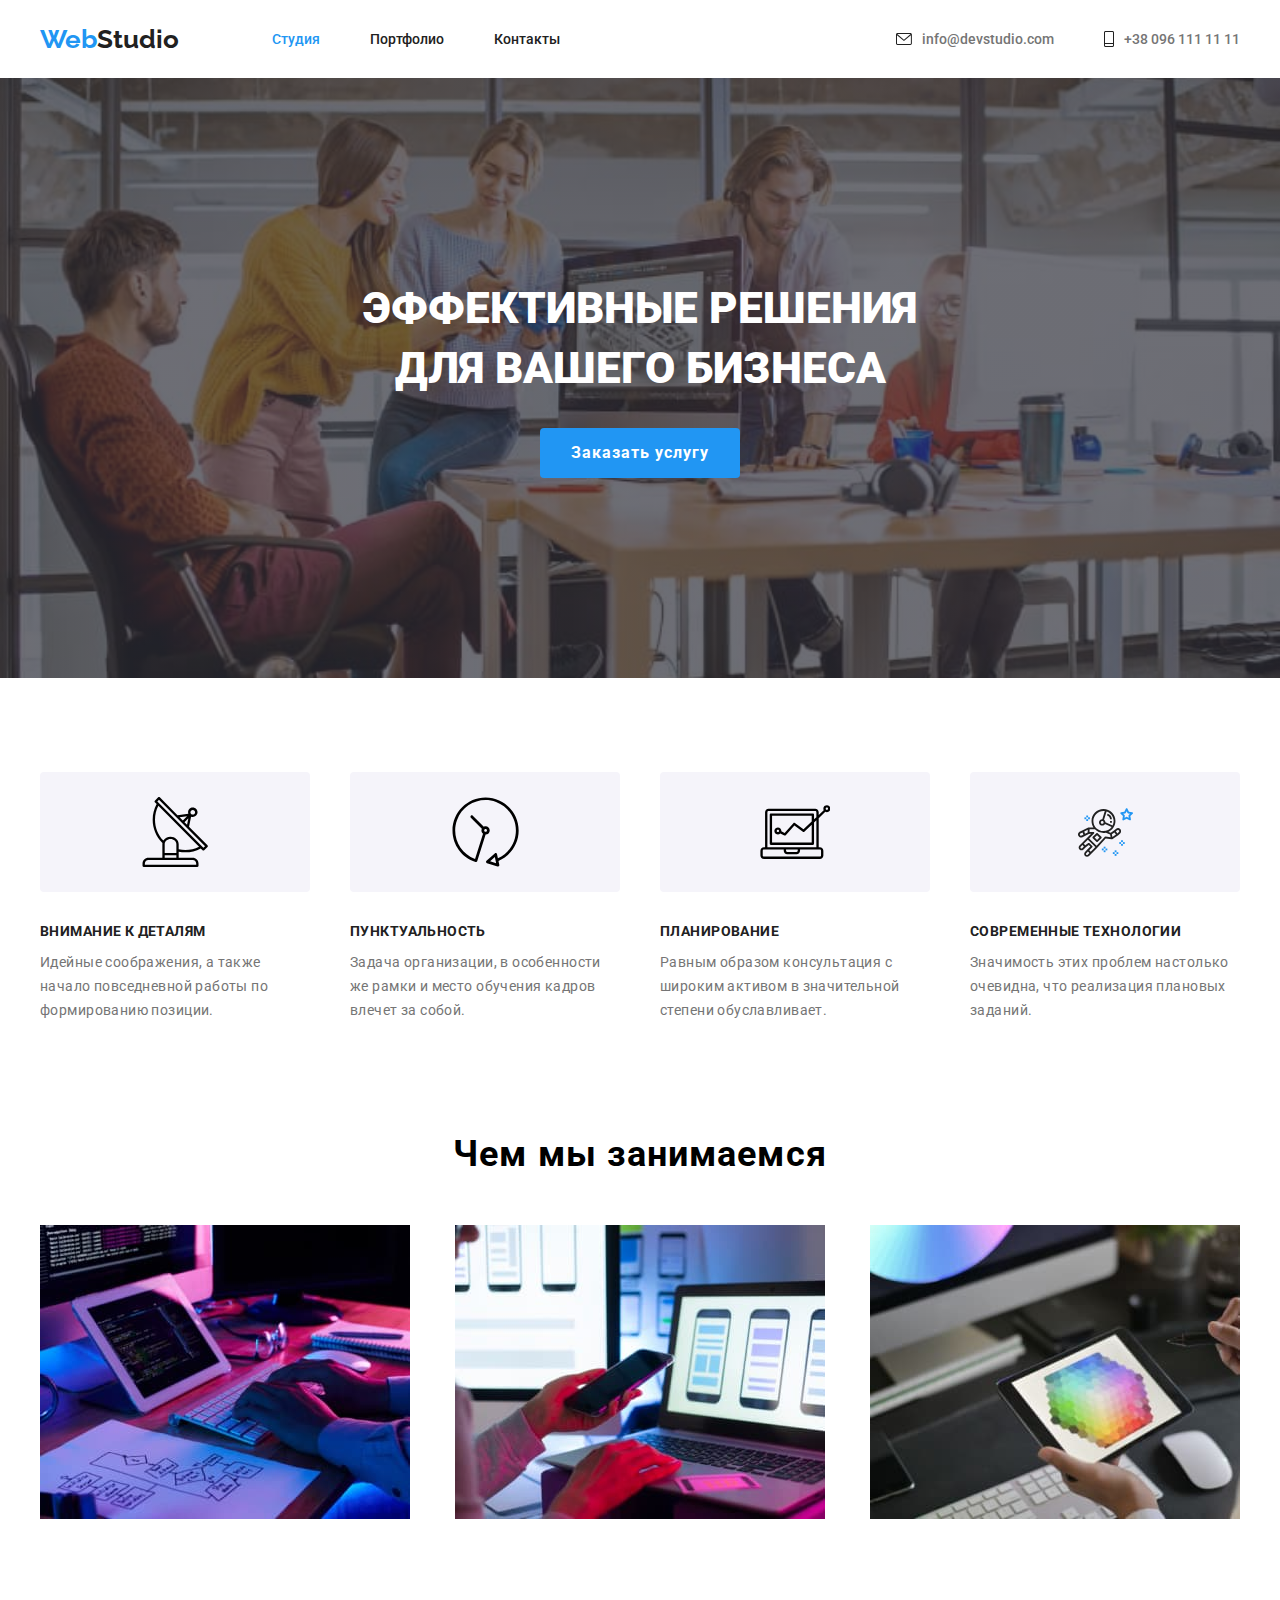
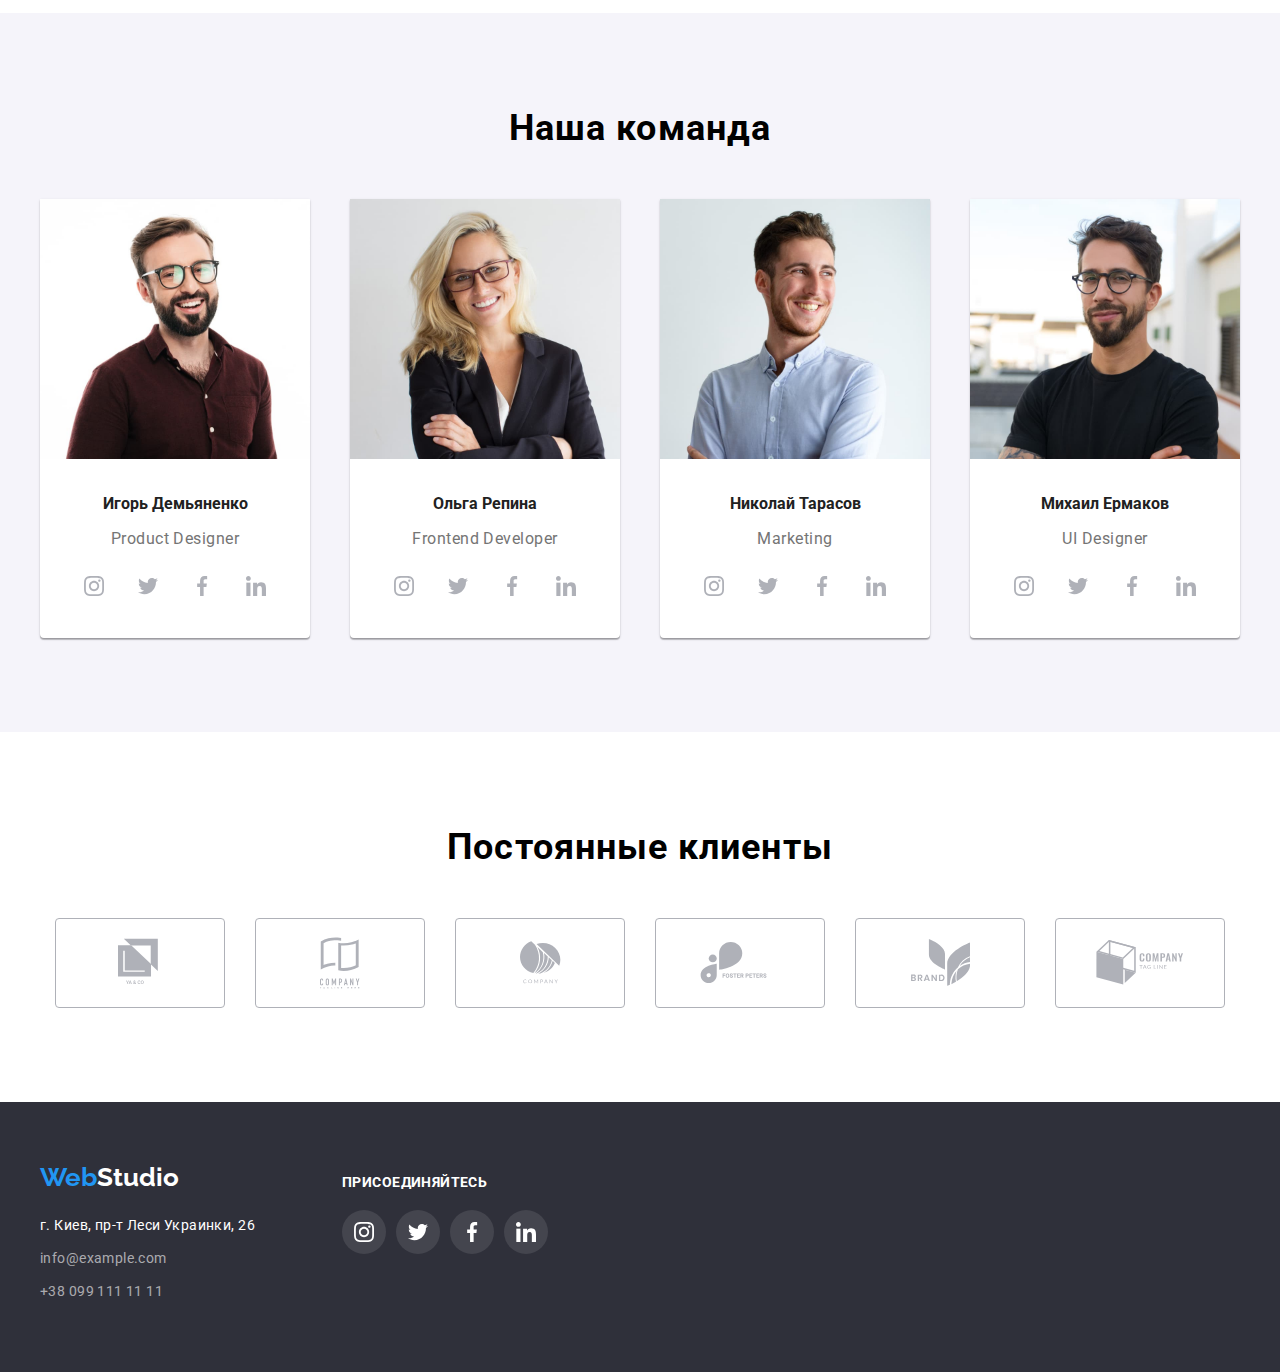
==== commit d384419c: "home-work-4" ====
--- a/index.html
+++ b/index.html
@@ -26,8 +26,10 @@
          </ul>
         
          <ul class="nav-contact">
-             <li><a href="mailto:info@devstudio.com" class="navigation-contact">info@devstudio.com</a></li>
-             <li><a href="tel:+380961111111" class="navigation-contact">+38 096 111 11 11</a></li>
+             <li><a href="mailto:info@devstudio.com" class="navigation-contact">
+                <svg class="nav-mail"> <use href="./images/sprite.svg#icon-mail "></use></svg>info@devstudio.com</a></li>
+             <li><a href="tel:+380961111111" class="navigation-contact">
+                <svg class="nav-tel"> <use href="./images/sprite.svg#icon-tel"></use></svg>+38 096 111 11 11</a></li>
          </ul> 
         </nav> 
     </div>          
@@ -43,18 +45,38 @@
         <!-- <h2 class="advant">Наше преимущество</h2> -->
         <ul class="advantage container">
             <li class="advantage-list">
+                <div class="advantage-list-icon">
+                    <svg class="advantage-icon" width="66" height="70" >
+                        <use href="./images/sprite.svg#icon-antena" ></use>
+                    </svg>
+                </div>
                 <b class="advantage-item">Внимание к деталям</b>
                 <p class="advantage-text">Идейные соображения, а также начало повседневной работы по формированию позиции.</p>
             </li>
             <li class="advantage-list">
+                <div class="advantage-list-icon">
+                    <svg class="advantage-icon" width="67" height="70" >
+                        <use href="./images/sprite.svg#icon-time" ></use>
+                    </svg>
+                </div>
                 <b class="advantage-item">Пунктуальность</b>
                 <p class="advantage-text">Задача организации, в особенности же рамки и место обучения кадров влечет за собой.</p>
             </li>
             <li class="advantage-list">
+                <div class="advantage-list-icon">
+                    <svg class="advantage-icon" width="70" height="54" >
+                        <use href="./images/sprite.svg#icon-comp" ></use>
+                    </svg>
+                </div>
                 <b class="advantage-item">Планирование</b>
                 <p class="advantage-text"> Равным образом консультация с широким активом в значительной степени обуславливает.</p>
             </li>
             <li class="advantage-list">
+                <div class="advantage-list-icon">
+                    <svg class="advantage-icon" width="55" height="61" >
+                        <use href="./images/sprite.svg#icon-astronaut-1" ></use>
+                    </svg>
+                </div>
                 <b class="advantage-item">Современные технологии</b>
                 <p class="advantage-text">Значимость этих проблем настолько очевидна, что реализация плановых заданий.</p>
             </li>
@@ -65,13 +87,13 @@
             <h2>Чем мы занимаемся</h2>
         <ul class="working-box">
             <li  class="working-item">
-                <img src="./images/desktop.png" alt="Desktop-solution" width="370">
+                <!-- <img src="./images/desktop.jpg" alt="Desktop-solution" width="370"> -->
             </li>
             <li  class="working-item">
-                <img  src="./images/box.png" alt="box-solution" width="370">
+                <!-- <img  src="./images/box.jpg" alt="box-solution" width="370"> -->
             </li>
             <li  class="working-item">
-                <img  src="./images/creativ.png" alt="creative-solution" width="370">
+                <!-- <img  src="./images/creativ.jpg" alt="creative-solution" width="370"> -->
             </li>
         </ul>
     </div>
@@ -85,6 +107,34 @@
                 <div class="proffesion">
                     <h3>Игорь Демьяненко</h3>
                     <p>Product Designer</p>
+                    <ul class="social">
+                        <li class="social-item"> <a href="#" class="social-link instagram">
+                            <svg class="social-link-icon" width="20" height="20" >
+                                <use href="./images/sprite.svg#icon-instagram-2" >
+
+                                </use>
+                            </svg>
+                        </a></li>
+                        <li class="social-item"><a href="#" class="social-link twitter">
+                            <svg class="social-link-icon" width="20" height="20" >
+                                <use href="./images/sprite.svg#icon-twitter-1" >
+
+                                </use>
+                            </svg> </a></li>
+                        <li class="social-item"><a href="#" class="social-link facebook">
+                            <svg class="social-link-icon" width="20" height="20" >
+                                <use href="./images/sprite.svg#icon-facebook-1" >
+
+                                </use>
+                            </svg>
+                        </a></li>
+                        <li class="social-item"><a href="#" class="social-link linkedin">
+                            <svg class="social-link-icon" width="20" height="20" >
+                                <use href="./images/sprite.svg#icon-linkedin-1" >
+                                </use>
+                            </svg>
+                        </a></li>
+                    </ul>
                 </div>
             </li>
             <li class="profi-card">
@@ -92,6 +142,34 @@
                 <div class="proffesion">
                     <h3>Ольга Репина</h3>
                     <p>Frontend Developer</p>
+                    <ul class="social">
+                        <li class="social-item"> <a href="#" class="social-link instagram">
+                            <svg class="social-link-icon" width="20" height="20" >
+                                <use href="./images/sprite.svg#icon-instagram-2" >
+
+                                </use>
+                            </svg>
+                        </a></li>
+                        <li class="social-item"><a href="#" class="social-link twitter">
+                            <svg class="social-link-icon" width="20" height="20" >
+                                <use href="./images/sprite.svg#icon-twitter-1" >
+
+                                </use>
+                            </svg> </a></li>
+                        <li class="social-item"><a href="#" class="social-link facebook">
+                            <svg class="social-link-icon" width="20" height="20" >
+                                <use href="./images/sprite.svg#icon-facebook-1" >
+
+                                </use>
+                            </svg>
+                        </a></li>
+                        <li class="social-item"><a href="#" class="social-link linkedin">
+                            <svg class="social-link-icon" width="20" height="20" >
+                                <use href="./images/sprite.svg#icon-linkedin-1" >
+                                </use>
+                            </svg>
+                        </a></li>
+                    </ul>
                 </div>
             </li>
             <li class="profi-card">
@@ -99,6 +177,34 @@
                 <div class="proffesion">
                     <h3>Николай Тарасов</h3>
                     <p>Marketing</p>
+                    <ul class="social">
+                        <li class="social-item"> <a href="#" class="social-link instagram">
+                            <svg class="social-link-icon" width="20" height="20" >
+                                <use href="./images/sprite.svg#icon-instagram-2" >
+
+                                </use>
+                            </svg>
+                        </a></li>
+                        <li class="social-item"><a href="#" class="social-link twitter">
+                            <svg class="social-link-icon" width="20" height="20" >
+                                <use href="./images/sprite.svg#icon-twitter-1" >
+
+                                </use>
+                            </svg> </a></li>
+                        <li class="social-item"><a href="#" class="social-link facebook">
+                            <svg class="social-link-icon" width="20" height="20" >
+                                <use href="./images/sprite.svg#icon-facebook-1" >
+
+                                </use>
+                            </svg>
+                        </a></li>
+                        <li class="social-item"><a href="#" class="social-link linkedin">
+                            <svg class="social-link-icon" width="20" height="20" >
+                                <use href="./images/sprite.svg#icon-linkedin-1" >
+                                </use>
+                            </svg>
+                        </a></li>
+                    </ul>
                 </div>
             </li>
             <li class="profi-card">
@@ -106,22 +212,102 @@
                 <div class="proffesion">
                     <h3>Михаил Ермаков</h3>
                     <p>UI Designer</p>
+                    <ul class="social">
+                        <li class="social-item"> <a href="#" class="social-link instagram">
+                            <svg class="social-link-icon" width="20" height="20" >
+                                <use href="./images/sprite.svg#icon-instagram-2" >
+
+                                </use>
+                            </svg>
+                        </a></li>
+                        <li class="social-item"><a href="#" class="social-link twitter">
+                            <svg class="social-link-icon" width="20" height="20" >
+                                <use href="./images/sprite.svg#icon-twitter-1" >
+
+                                </use>
+                            </svg> </a></li>
+                        <li class="social-item"><a href="#" class="social-link facebook">
+                            <svg class="social-link-icon" width="20" height="20" >
+                                <use href="./images/sprite.svg#icon-facebook-1" >
+
+                                </use>
+                            </svg>
+                        </a></li>
+                        <li class="social-item"><a href="#" class="social-link linkedin">
+                            <svg class="social-link-icon" width="20" height="20" >
+                                <use href="./images/sprite.svg#icon-linkedin-1" >
+                                </use>
+                            </svg>
+                        </a></li>
+                    </ul>
                 </div>
             </li>
         </ul>
     </div>
     </section>
+    <section class="sektion-klient container">
+        <h2>Постоянные клиенты</h2>
+        <ul class="klient">
+            <li class="klient-item" ><a href="#" class="klient-link">
+                <svg width="44" height="50"><use href="./images/sprite.svg#icon-yaco" ></use></svg> </a></li>
+            <li class="klient-item" ><a href="#" class="klient-link">
+                    <svg width="40" height="52"><use href="./images/sprite.svg#icon-company" ></use></svg> </a></li>
+            <li class="klient-item" ><a href="#" class="klient-link">
+                        <svg width="41" height="43"><use href="./images/sprite.svg#icon-logo-3" ></use></svg> </a></li> 
+            <li class="klient-item" ><a href="#" class="klient-link">
+                  <svg width="80" height="42"><use href="./images/sprite.svg#icon-logo-4" ></use></svg> </a></li> 
+            <li class="klient-item" ><a href="#" class="klient-link">
+                    <svg width="59" height="47"><use href="./images/sprite.svg#icon-logo-5" ></use></svg> </a></li> 
+            <li class="klient-item" ><a href="#" class="klient-link">
+                        <svg width="88" height="45"><use href="./images/sprite.svg#icon-logo-6" ></use></svg> </a></li> 
+        </ul>
+
+    </section>
     </main>
-    <footer class="footer-sektion">
-        <div class="container footer-container">
-            <a href="index.html" class="logo"><span class="logo-web">Web</span><span class="footer-container" >Studio</span></a>  
-        <address  id="kontact">
+    <footer class="">
+        <div class="container footer" >
+        <div class="footer-container ">
+        <a href="index.html" class="logo"><span class="logo-web">Web</span><span class="footer-container">Studio</span></a>  
+        <address  id="kontact" ">
             <span class="contact">г. Киев, пр-т Леси Украинки, 26 </span>
-            <ul>
+            <ul class="address">
                 <li> <a class="footer-link" href="mailto:info@example.com">info@example.com</a></li>
-                <li><a class="footer-link footer-item" href="tel:+380991111111">+38 099 111 11 11</a></li>
+                <li><a class="footer-link " href="tel:+380991111111">+38 099 111 11 11</a></li>
             </ul>
         </address>
+        </div>
+        <div class="social-link-footer" >
+            <em class="futer-text">Присоединяйтесь</em>
+            <ul class="social">
+                <li class="social-item "> <a href="#" class="social-link social-footer">
+                    <svg class="social-link-icon" width="20" height="20" >
+                        <use href="./images/sprite.svg#icon-instagram-2" >
+
+                        </use>
+                    </svg>
+                </a></li>
+                <li class="social-item "><a href="#" class="social-link social-footer">
+                    <svg class="social-link-icon" width="20" height="20" >
+                        <use href="./images/sprite.svg#icon-twitter-1" >
+
+                        </use>
+                    </svg> </a></li>
+                <li class="social-item "><a href="#" class="social-link social-footer">
+                    <svg class="social-link-icon" width="20" height="20" >
+                        <use href="./images/sprite.svg#icon-facebook-1" >
+
+                        </use>
+                    </svg>
+                </a></li>
+                <li class="social-item "><a href="#" class="social-link social-footer">
+                    <svg class="social-link-icon" width="20" height="20" >
+                        <use href="./images/sprite.svg#icon-linkedin-1" >
+                        </use>
+                    </svg>
+                </a></li>
+            </ul>
+        </div>    
+        
     </div>
     </footer>
 </body>
--- a/styles.css
+++ b/styles.css
@@ -88,27 +88,34 @@
     font-size: 14px;
     line-height: 16px;
   }
-
-.navigation:hover,
-.navigation:focus {
-    color: var(--link-color-origin);}
+  .navigation:hover,
+  .navigation:focus {
+    color: var(--link-color-origin);
+  }
+  .navigation-contact:hover,
+  .navigation-contact:focus,
+  .nav-mail:hover,
+  .nav-tel:hover {
+      color: var(--link-color-origin);
+      fill: #2196F3;
+  }
 
 .nav-list .navigation.current {
     color: var(--link-color-origin);}
 .navigation-contact {
-    display: inline-block;
-    /* width: 122px; */
+    display: flex;
     color: var(--text-color);
     font-weight: 500;
     font-style: normal;
     font-size: 14px;
-    line-height: 16px;}
+    line-height: 16px;
+    align-items: center;}
 /* .navigation-contact span {
 
 } */
-.navigation-contact:hover,
+/* .navigation-contact:hover,
 .navigation-contact:focus {
-    color: var(--link-color-origin);}
+    color: var(--link-color-origin);} */
     /* logo */
 .logo {margin-bottom: 24px;
     margin-top: 24px;
@@ -128,6 +135,16 @@
     font-size: 26px;
     line-height: 30px;
 }
+.nav-mail {
+    width: 16px;
+    height: 12px;
+    margin-right: 10px;
+    fill: var(--link-color);}
+.nav-tel {
+    width: 10px;
+    height: 16px;
+    margin-right: 10px;
+    fill: var(--link-color);}
 
 
     /* Hero */
@@ -138,8 +155,13 @@
     margin-left: auto;
     margin-right: auto;
     padding-top: 200px;
-    padding-bottom: 200px;
+    padding-bottom: 200px;    
+    background-image: linear-gradient(to right,rgba(47, 48, 58, 0.7),  rgba(47, 48, 58, 0.7)), url(./images/Heade.jpg);
     background-color:var(--hero-back-color);
+    background-repeat: no-repeat;
+    background-size: cover;
+    background-position: center;
+    
     }
 
 .hero-item {
@@ -203,23 +225,30 @@
 
 .advantage {
     display: flex;
-    /* padding: 0; */
-    /* margin-left: auto;
-    margin-right: auto; */
     margin-top: 0;
     margin-bottom: 0;
     justify-content: space-between;
-
     /* background-color: #E5E5E5; */
 
 }
 
 .advantage-list { 
     /* display: flex; */
-    height: 101px;
+    display: inline-block;
+    /* height: 101px; */
     width: 270px;
     margin-right: 30px;
 } 
+.advantage-list-icon {
+    display: flex;
+    width: 270px;
+    height: 120px;
+    background: #F5F4FA;
+    border-radius: 4px;
+    align-items: center;
+    justify-content: center;
+    margin-bottom: 30px;  
+}
 .advantage li:last-child {
     margin-right:0;
 }
@@ -269,8 +298,35 @@
 .working-box li:last-child {
     margin-right: 0px;
 }
-.working-item {
-
+.working-item:nth-child(1) {
+    display: block;
+    width: 370px;
+    height: 294px;
+    margin-right: 30px;
+    background-image: url(./images/desktop.jpg);
+    background-position: center;
+    background-size: contain;
+    background-repeat: no-repeat;
+}
+.working-item:nth-child(2) {
+    display: block;
+    width: 370px;
+    height: 294px;
+    margin-right: 30px;
+    background-image: url(./images/box.jpg);
+    background-position: center;
+    background-size: contain;
+    background-repeat: no-repeat;
+}
+.working-item:nth-child(3) {
+    display: block;
+    width: 370px;
+    height: 294px;
+    margin-right: 30px;
+    background-image: url(./images/creativ.jpg);
+    background-position: center;
+    background-size: contain;
+    background-repeat: no-repeat;
 }
 /* .working-box li:first-child {
     margin-left: 215px;
@@ -301,7 +357,7 @@
     box-shadow: 0px 1px 3px rgba(0, 0, 0, 0.12), 0px 1px 1px rgba(0, 0, 0, 0.14), 0px 2px 1px rgba(0, 0, 0, 0.2);
     border-radius: 0px 0px 4px 4px;
     background-color: #FFFFFF;
-    height: 368px;
+    /* height: 368px; */
     width: 270px;
     margin-right: 30px;
 }
@@ -322,7 +378,7 @@
     line-height: 19px;
 }
 .proffesion>p {
-    margin-bottom: 30px;
+    margin-bottom: 16px;
     text-align: center;
     color: var(--text-color);
     font-weight: normal;
@@ -330,17 +386,87 @@
     line-height: 19px;
     letter-spacing: 0.03em;
     }
+    .social {
+        display: flex;
+        justify-content: center;
+        margin-bottom: 30px;
+        padding: 0;
+        }
+    .social-link {
+        /* display: block; */
+        width: 44px;
+        height: 44px;
+        border-radius: 50%;
+        display: flex;
+        align-items: center;
+        justify-content: center;
+        fill: #AFB1B8
+        }
+    
+    .social-link:hover,
+    .social-link:focus {
+        fill: #ffffff;
+        background-color: var(--link-color-origin);
+    }
+    .social-item {
+        margin-right: 10px;
+    }
+    .social-item:last-child {
+        margin-right: 0px;
+    }
+
+
+    /* sektion-klient */
+
+.sektion-klient {
+    padding-top: 94px;
+    padding-bottom: 94px;
+}
+
+.klient {
+    display: flex;
+    justify-content: center;
+    margin-top: 50px;
+    padding: 0;
+    margin-bottom: 0;
+    }
+.klient-item {
+    display:flex;
+    margin-right: 30px;
+   
+}
+.klient-item:last-child {
+    margin-right: 0px;
+}
+
+.klient-link {
+    display: flex;
+    width: 170px;
+    height: 90px;
+    border: 1px solid #AFB1B8;
+    box-sizing: border-box;
+    border-radius: 4px;
+    align-items: center;
+    justify-content: center;
+    fill: #AFB1B8;
+
+}
+.klient-link:hover,
+.klient-link:focus {
+    fill: var(--link-color-origin);
+    border: 1px solid var(--link-color-origin);
+    /* background-color: var(--link-color-origin); */
+}
 /* footer */
-.footer-sektion {
-    background-color: var(--hero-back-color);
-    padding-bottom: 10px;
-
-}
-.footer-container { 
-    margin-left: auto;
-    margin-right: auto;
-    color: var(--white-color);
-    }
+footer {background-color: #2F303A;}
+.footer-container {
+   color: var(--white-color);
+     }
+.footer {
+    display: flex;
+    background: #2F303A;
+    padding-bottom: 60px;
+}
 .footer-container>a {
     display: inline-block;
     margin-top: 60px;
@@ -352,11 +478,10 @@
     line-height: 31px;
 }
 .footer-container li {
-    margin-top: 9px;
+     margin-top: 9px;
     margin-bottom: 9px;
 }
 .contact {
-    display: block;
     font-family: roboto, sans-serif;
     color: #FFFFFF;
     font-style: normal;
@@ -365,18 +490,10 @@
     line-height: 24px;
     letter-spacing: 0.03em;
 }
-.footer-container ul {
-    padding: 0;
-    margin-top: 9px;
-}
-.footer-container ul>li {
-    margin: 0;
-}
 .footer-link {
     display: inline-block;
-    margin-top: 9px;
     /* margin-bottom: 60px; */
-    color: var(--text-color);
+    color: rgba(255,255 ,255, 0.6);
     font-family: roboto, sans-serif;
     font-style: normal;
     font-weight: normal;
@@ -384,8 +501,11 @@
     line-height: 24px;
     letter-spacing: 0.03em;
 }
-.footer-item {
-    margin-bottom: 60px;
+
+.address {
+    width: 231px;
+    padding: 0;
+    margin: 0;
 }
 /* .footer-link:hover,
 .footer-link:focus {
@@ -393,7 +513,37 @@
 } */
  .contact:focus {
     border: 2px solid #ff0000;
-} */
+}
+.futer-text {
+    display: block;
+    margin-top: 72px;
+    margin-bottom: 20px;
+    color: #FFFFFF;
+    font-family: Roboto;
+    font-style: normal;
+    font-weight: bold;
+    font-size: 14px;
+    line-height: 16px;
+    letter-spacing: 0.03em;
+    text-transform: uppercase;
+}
+.social .social-footer {
+    fill: #ffffff;
+
+}
+.social-footer {
+    display: flex;
+    width: 44px;
+    height: 44px;
+    border-radius: 50%;
+    background: rgba(255, 255, 255, 0.1);
+    
+}
+
+.social-link-footer {
+    display: block;
+    margin-left: 70px;
+}
 
 /* ---------------------page2 ------------------------------------------------------*/
 /* button-list */
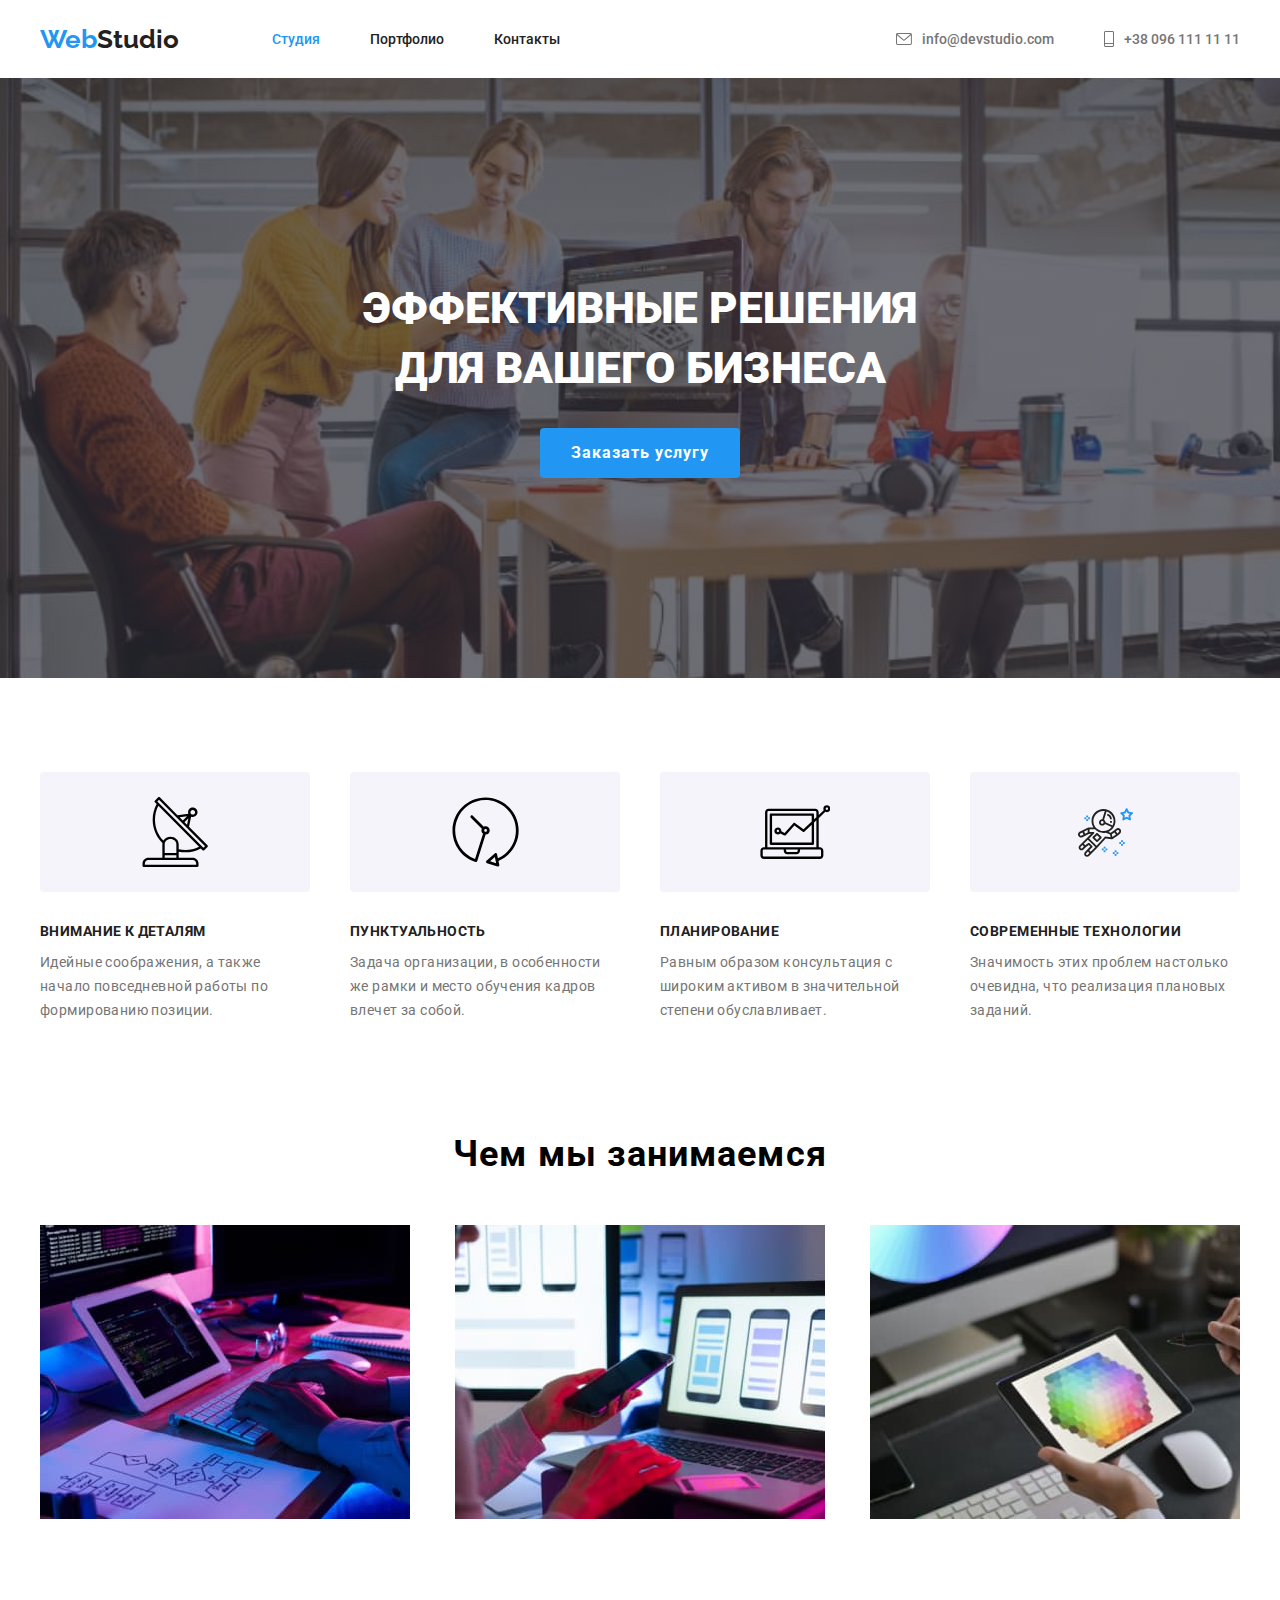
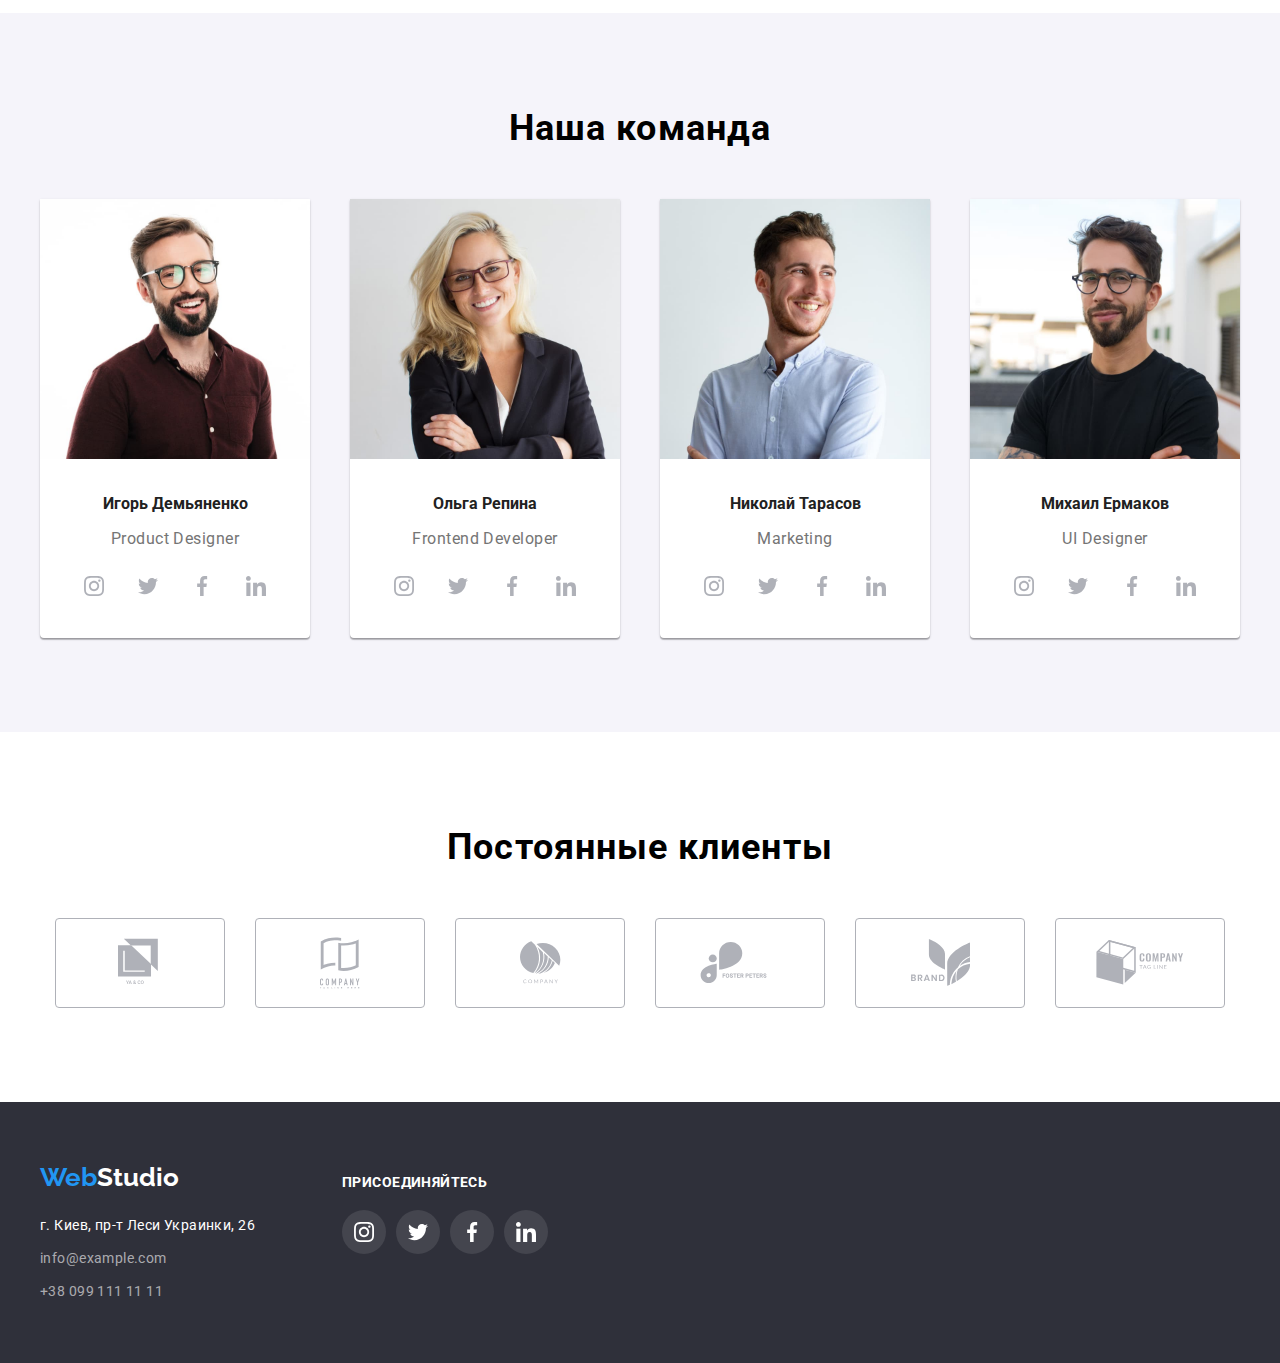
==== commit 7fd2bb47: "home-work-4" ====
--- a/index.html
+++ b/index.html
@@ -28,6 +28,7 @@
          <ul class="nav-contact">
              <li><a href="mailto:info@devstudio.com" class="navigation-contact">
                 <svg class="nav-mail"> <use href="./images/sprite.svg#icon-mail "></use></svg>info@devstudio.com</a></li>
+                
              <li><a href="tel:+380961111111" class="navigation-contact">
                 <svg class="nav-tel"> <use href="./images/sprite.svg#icon-tel"></use></svg>+38 096 111 11 11</a></li>
          </ul> 
@@ -264,7 +265,7 @@
 
     </section>
     </main>
-    <footer class="">
+    <footer >
         <div class="container footer" >
         <div class="footer-container ">
         <a href="index.html" class="logo"><span class="logo-web">Web</span><span class="footer-container">Studio</span></a>  
--- a/styles.css
+++ b/styles.css
@@ -72,15 +72,7 @@
 .nav-list li:last-child {
     margin-right: 0px;
 }
-.nav-contact {
-    margin-left: auto;
-    display: flex;
-    align-items: center;
-}
-.nav-contact li:last-child {
-    margin-left: 50px;
-
-}
+
 .navigation {    
     color: var(--link-color);
     font-weight: 500;
@@ -92,30 +84,12 @@
   .navigation:focus {
     color: var(--link-color-origin);
   }
-  .navigation-contact:hover,
-  .navigation-contact:focus,
-  .nav-mail:hover,
-  .nav-tel:hover {
-      color: var(--link-color-origin);
-      fill: #2196F3;
-  }
+
 
 .nav-list .navigation.current {
     color: var(--link-color-origin);}
-.navigation-contact {
-    display: flex;
-    color: var(--text-color);
-    font-weight: 500;
-    font-style: normal;
-    font-size: 14px;
-    line-height: 16px;
-    align-items: center;}
-/* .navigation-contact span {
-
-} */
-/* .navigation-contact:hover,
-.navigation-contact:focus {
-    color: var(--link-color-origin);} */
+
+
     /* logo */
 .logo {margin-bottom: 24px;
     margin-top: 24px;
@@ -135,17 +109,42 @@
     font-size: 26px;
     line-height: 30px;
 }
+
+.nav-contact {
+    margin-left: auto;
+    display: flex;
+    align-items: center;
+}
 .nav-mail {
     width: 16px;
     height: 12px;
     margin-right: 10px;
-    fill: var(--link-color);}
+    }
 .nav-tel {
     width: 10px;
     height: 16px;
-    margin-right: 10px;
-    fill: var(--link-color);}
-
+    margin-right: 10px;   
+    }
+
+.nav-contact li:last-child {
+        margin-left: 50px;
+        }
+.navigation-contact {
+    display: flex;
+    align-items: center;
+    color: var(--text-color);
+    fill: var(--text-color);
+    font-weight: 500;
+    font-style: normal;
+    font-size: 14px;
+    line-height: 16px;
+}
+.navigation-contact:hover,
+.nav-mail:hover,
+.nav-tel:hover{
+    color:  var(--link-color-origin) ;
+    fill:  var(--link-color-origin);
+}
 
     /* Hero */
 .hero {
@@ -477,7 +476,7 @@
     font-size: 26px;
     line-height: 31px;
 }
-.footer-container li {
+.footer-container li:first-child {
      margin-top: 9px;
     margin-bottom: 9px;
 }
